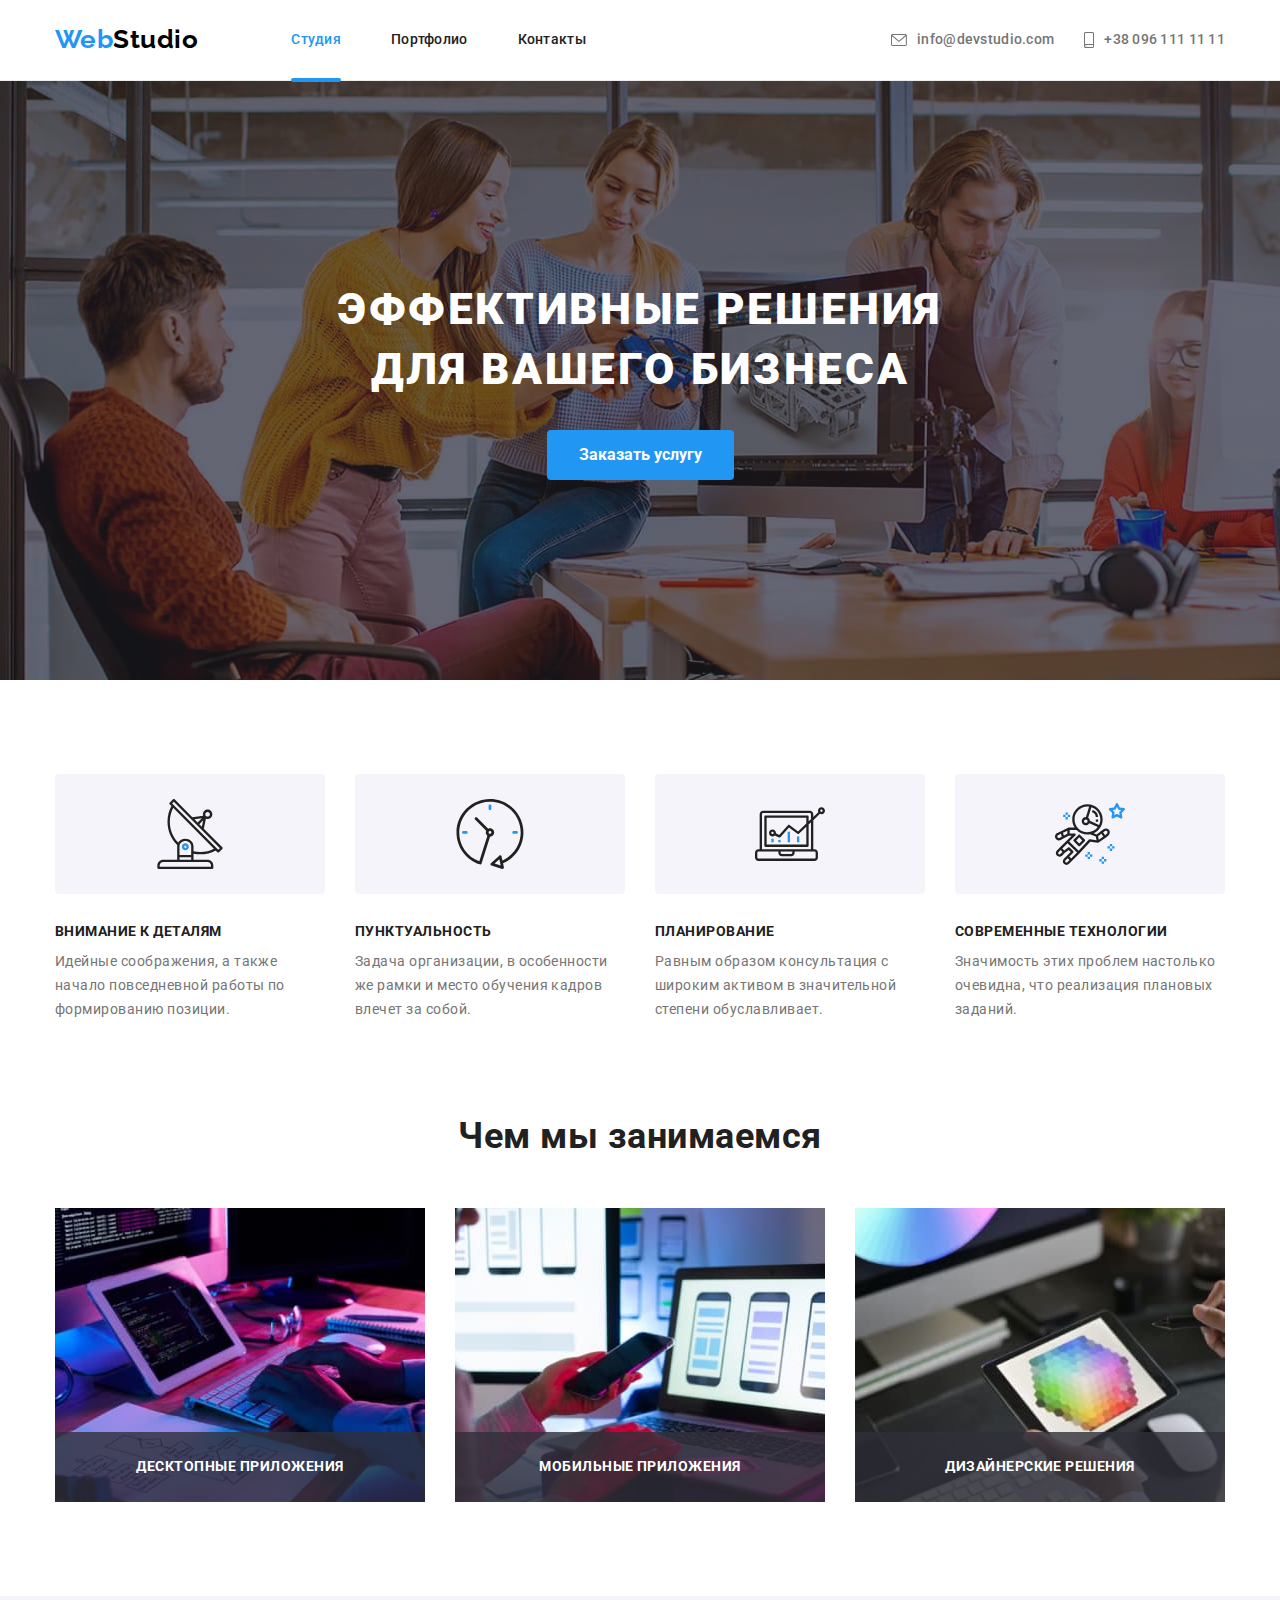
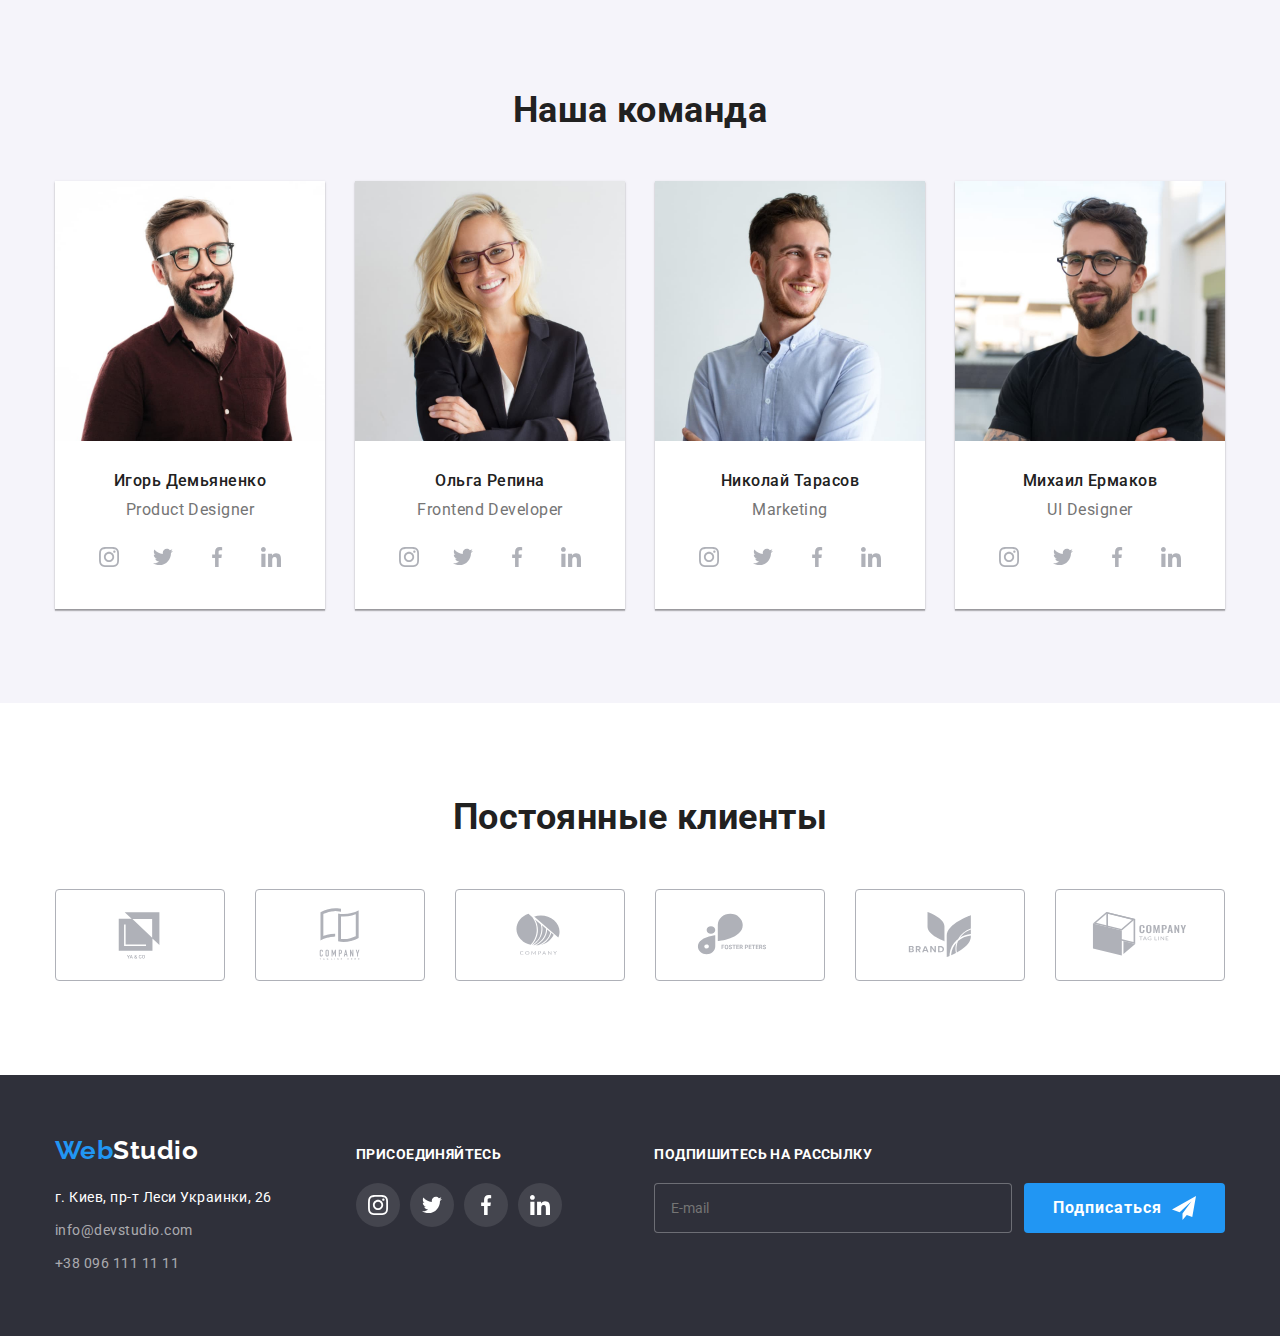
==== index.html @ 2bae6d5c "170822 1327" ====
<!DOCTYPE html>
<html lang="ru">
  <head>
    <meta charset="UTF-8" />
    <meta http-equiv="X-UA-Compatible" content="IE=edge" />
    <meta name="viewport" content="width=device-width, initial-scale=1.0" />
    <title>Web Studio</title>
    <link rel="preconnect" href="https://fonts.googleapis.com" />
    <link rel="preconnect" href="https://fonts.gstatic.com" crossorigin />
    <link
      href="https://fonts.googleapis.com/css2?family=Raleway:wght@700&family=Roboto:wght@400;500;700;900&display=swap"
      rel="stylesheet"
    />
    <link
      rel="stylesheet"
      href="https://cdnjs.cloudflare.com/ajax/libs/modern-normalize/1.1.0/modern-normalize.min.css"
    />
    <link rel="stylesheet" href="./css/styles.css" />
    <link rel="stylesheet" href="./css/main.min.css" />
  </head>
  <body class="page">
    <header class="header">
      <div class="container flex">
        <nav class="nav-section">
          <a class="logo link" href="./" lang="en"
            >Web<span class="logo-black">Studio</span></a
          >
          <ul class="menu-nav list">
            <li class="nav-item">
              <a class="link current" href="./index.html">Студия</a>
            </li>
            <li class="nav-item">
              <a class="link" href="./portfolio.html">Портфолио</a>
            </li>
            <li class="nav-item"><a class="link" href="">Контакты</a></li>
          </ul>
        </nav>
        <ul class="adress-nav list">
          <li class="nav-item">
            <a href="mailto:info@devstudio.com" class="link link-container">
              <svg class="link-icon-mail" width="16" height="12">
                <use href="./img/symbol-defs.svg#icon-envelope"></use>
              </svg>
              <span class="link-text">info@devstudio.com</span></a
            >
          </li>
          <li class="nav-item">
            <a href="tel:+380961111111" class="link link-container">
              <svg class="link-icon-tel" width="10" height="16">
                <use href="./img/symbol-defs.svg#icon-smartphone"></use>
              </svg>
              <span class="link-text">+38 096 111 11 11</span></a
            >
          </li>
        </ul>
      </div>
    </header>
    <main>
      <section class="hero overlay">
        <div class="container">
          <h1 class="hero-title">Эффективные решения для вашего бизнеса</h1>
          <button class="button" type="button" name="service" data-modal-open>
            Заказать услугу
          </button>
        </div>
      </section>
      <section class="section">
        <div class="container">
          <h2 class="section-title feature">Особенности</h2>
          <ul class="feature-list list">
            <li class="feature-item">
              <div class="feature-svg-container">
                <svg class="feature-icon" width="70" height="70">
                  <use href="./img/symbol-defs.svg#icon-antenna"></use>
                </svg>
              </div>
              <h3 class="title">Внимание к деталям</h3>
              <p class="feature-par">
                Идейные соображения, а также начало повседневной работы по
                формированию позиции.
              </p>
            </li>
            <li class="feature-item punkt-item">
              <div class="feature-svg-container">
                <svg class="feature-icon" width="70" height="70">
                  <use href="./img/symbol-defs.svg#icon-clock"></use>
                </svg>
              </div>
              <h3 class="title">Пунктуальность</h3>
              <p class="feature-par">
                Задача организации, в особенности же рамки и место обучения
                кадров влечет за собой.
              </p>
            </li>
            <li class="feature-item plan-item">
              <div class="feature-svg-container">
                <svg class="feature-icon" width="70" height="70">
                  <use href="./img/symbol-defs.svg#icon-diagram"></use>
                </svg>
              </div>
              <h3 class="title">Планирование</h3>
              <p class="feature-par">
                Равным образом консультация с широким активом в значительной
                степени обуславливает.
              </p>
            </li>
            <li class="feature-item tech-item">
              <div class="feature-svg-container">
                <svg class="feature-icon" width="70" height="70">
                  <use href="./img/symbol-defs.svg#icon-astronaut"></use>
                </svg>
              </div>
              <h3 class="title">Современные технологии</h3>
              <p class="feature-par">
                Значимость этих проблем настолько очевидна, что реализация
                плановых заданий.
              </p>
            </li>
          </ul>
        </div>
      </section>
      <section class="section work">
        <div class="container">
          <h2 class="section-title">Чем мы занимаемся</h2>
          <ul class="list">
            <li class="work-img-item">
              <img
                class="img"
                src="./img/img01.jpg"
                alt="печатаем"
                width="370"
                height="294"
              />
              <div class="work-label-container">
                <h3 class="work-label-title">Десктопные приложения</h3>
              </div>
            </li>
            <li class="work-img-item">
              <img
                class="img"
                src="./img/img02.jpg"
                alt="звоним"
                width="370"
                height="294"
              />
              <div class="work-label-container">
                <h3 class="work-label-title">Мобильные приложения</h3>
              </div>
            </li>
            <li class="work-img-item">
              <img
                class="img"
                src="./img/img03.jpg"
                alt="выбираем цвета"
                width="370"
                height="294"
              />
              <div class="work-label-container">
                <h3 class="work-label-title">Дизайнерские решения</h3>
              </div>
            </li>
          </ul>
        </div>
      </section>
      <section class="team-section section">
        <div class="container">
          <h2 class="section-title">Наша команда</h2>
          <ul class="team-list list">
            <li class="team-card">
              <img
                class="img team-photo"
                src="./img/img11.jpg"
                alt="Product Designer"
                width="270"
                height="260"
              />
              <div class="card-sighn">
                <h3 class="title">Игорь Демьяненко</h3>
                <p class="position" lang="en">Product Designer</p>
                <ul class="team-social-list list">
                  <li class="team-social-item">
                    <a class="team-social-link" href="#" aria-label="instagram">
                      <svg class="team-social-icon" width="20" height="20">
                        <use href="./img/symbol-defs.svg#icon-instagram"></use>
                      </svg>
                    </a>
                  </li>
                  <li class="team-social-item">
                    <a class="team-social-link" href="#" aria-label="twitter">
                      <svg class="team-social-icon" width="20" height="20">
                        <use href="./img/symbol-defs.svg#icon-twitter"></use>
                      </svg>
                    </a>
                  </li>
                  <li class="team-social-item">
                    <a class="team-social-link" href="#" aria-label="facebook">
                      <svg class="team-social-icon" width="20" height="20">
                        <use href="./img/symbol-defs.svg#icon-facebook"></use>
                      </svg>
                    </a>
                  </li>
                  <li class="team-social-item">
                    <a class="team-social-link" href="#" aria-label="linkedin">
                      <svg class="team-social-icon" width="20" height="20">
                        <use href="./img/symbol-defs.svg#icon-linkedin"></use>
                      </svg>
                    </a>
                  </li>
                </ul>
              </div>
            </li>
            <li class="team-card">
              <img
                class="img team-photo"
                src="./img/img22.jpg"
                alt="Frontend Developer"
                width="270"
                height="260"
              />
              <div class="card-sighn">
                <h3 class="title">Ольга Репина</h3>
                <p class="position" lang="en">Frontend Developer</p>
                <ul class="team-social-list list">
                  <li class="team-social-item">
                    <a class="team-social-link" href="#" aria-label="instagram">
                      <svg class="team-social-icon" width="20" height="20">
                        <use href="./img/symbol-defs.svg#icon-instagram"></use>
                      </svg>
                    </a>
                  </li>
                  <li class="team-social-item">
                    <a class="team-social-link" href="#" aria-label="twitter">
                      <svg class="team-social-icon" width="20" height="20">
                        <use href="./img/symbol-defs.svg#icon-twitter"></use>
                      </svg>
                    </a>
                  </li>
                  <li class="team-social-item">
                    <a class="team-social-link" href="#" aria-label="facebook">
                      <svg class="team-social-icon" width="20" height="20">
                        <use href="./img/symbol-defs.svg#icon-facebook"></use>
                      </svg>
                    </a>
                  </li>
                  <li class="team-social-item">
                    <a class="team-social-link" href="#" aria-label="linkedin">
                      <svg class="team-social-icon" width="20" height="20">
                        <use href="./img/symbol-defs.svg#icon-linkedin"></use>
                      </svg>
                    </a>
                  </li>
                </ul>
              </div>
            </li>
            <li class="team-card">
              <img
                class="img team-photo"
                src="./img/img33.jpg"
                alt="фото Николай Тарасов"
                width="270"
                height="260"
              />
              <div class="card-sighn">
                <h3 class="title">Николай Тарасов</h3>
                <p class="position" lang="en">Marketing</p>
                <ul class="team-social-list list">
                  <li class="team-social-item">
                    <a class="team-social-link" href="#" aria-label="instagram">
                      <svg class="team-social-icon" width="20" height="20">
                        <use href="./img/symbol-defs.svg#icon-instagram"></use>
                      </svg>
                    </a>
                  </li>
                  <li class="team-social-item">
                    <a class="team-social-link" href="#" aria-label="twitter">
                      <svg class="team-social-icon" width="20" height="20">
                        <use href="./img/symbol-defs.svg#icon-twitter"></use>
                      </svg>
                    </a>
                  </li>
                  <li class="team-social-item">
                    <a class="team-social-link" href="#" aria-label="facebook">
                      <svg class="team-social-icon" width="20" height="20">
                        <use href="./img/symbol-defs.svg#icon-facebook"></use>
                      </svg>
                    </a>
                  </li>
                  <li class="team-social-item">
                    <a class="team-social-link" href="#" aria-label="linkedin">
                      <svg class="team-social-icon" width="20" height="20">
                        <use href="./img/symbol-defs.svg#icon-linkedin"></use>
                      </svg>
                    </a>
                  </li>
                </ul>
              </div>
            </li>
            <li class="team-card">
              <img
                class="img team-photo"
                src="./img/img44.jpg"
                alt="UI Designer"
                width="270"
                height="260"
              />
              <div class="card-sighn">
                <h3 class="title">Михаил Ермаков</h3>
                <p class="position" lang="en">UI Designer</p>
                <ul class="team-social-list list">
                  <li class="team-social-item">
                    <a class="team-social-link" href="#" aria-label="instagram">
                      <svg class="team-social-icon" width="20" height="20">
                        <use href="./img/symbol-defs.svg#icon-instagram"></use>
                      </svg>
                    </a>
                  </li>
                  <li class="team-social-item">
                    <a class="team-social-link" href="#" aria-label="twitter">
                      <svg class="team-social-icon" width="20" height="20">
                        <use href="./img/symbol-defs.svg#icon-twitter"></use>
                      </svg>
                    </a>
                  </li>
                  <li class="team-social-item">
                    <a class="team-social-link" href="#" aria-label="facebook">
                      <svg class="team-social-icon" width="20" height="20">
                        <use href="./img/symbol-defs.svg#icon-facebook"></use>
                      </svg>
                    </a>
                  </li>
                  <li class="team-social-item">
                    <a class="team-social-link" href="#" aria-label="linkedin">
                      <svg class="team-social-icon" width="20" height="20">
                        <use href="./img/symbol-defs.svg#icon-linkedin"></use>
                      </svg>
                    </a>
                  </li>
                </ul>
              </div>
            </li>
          </ul>
        </div>
      </section>
      <section class="section">
        <div class="container">
          <h2 class="section-title">Постоянные клиенты</h2>
          <ul class="clients-list list">
            <li class="client-item">
              <a href="#" class="client-link">
                <svg class="client-icon" width="106" height="60">
                  <use href="./img/symbol-defs.svg#icon-client1"></use>
                </svg>
              </a>
            </li>
            <li class="client-item">
              <a href="#" class="client-link">
                <svg class="client-icon" width="106" height="60">
                  <use href="./img/symbol-defs.svg#icon-client2"></use>
                </svg>
              </a>
            </li>
            <li class="client-item">
              <a href="#" class="client-link">
                <svg class="client-icon" width="106" height="60">
                  <use href="./img/symbol-defs.svg#icon-client3"></use>
                </svg>
              </a>
            </li>
            <li class="client-item">
              <a href="#" class="client-link">
                <svg class="client-icon" width="106" height="60">
                  <use href="./img/symbol-defs.svg#icon-client4"></use>
                </svg>
              </a>
            </li>
            <li class="client-item">
              <a href="#" class="client-link">
                <svg class="client-icon" width="106" height="60">
                  <use href="./img/symbol-defs.svg#icon-client5"></use>
                </svg>
              </a>
            </li>
            <li class="client-item">
              <a href="#" class="client-link">
                <svg class="client-icon" width="106" height="60">
                  <use href="./img/symbol-defs.svg#icon-client6"></use>
                </svg>
              </a>
            </li>
          </ul>
        </div>
      </section>
    </main>
    <footer class="footer">
      <div class="container">
        <div class="logo-adress-container">
          <a class="logo-footer link" href="./" lang="en"
            >Web<span class="logo-white">Studio</span>
          </a>
          <address class="adress">
            <ul class="footer-nav list">
              <li></li>
              <li class="footer-nav-item">
                <a
                  class="adress-text link"
                  href="https://goo.gl/maps/DvVMSBrxsydVWDyE7"
                  target="_blank"
                  rel="noopener noreferrer nofollow"
                  >г. Киев, пр-т Леси Украинки, 26
                </a>
              </li>
              <li class="footer-nav-item">
                <a class="mail-footer link" href="mailto:info@devstudio.com"
                  >info@devstudio.com
                </a>
              </li>
              <li class="footer-nav-item">
                <a class="tel-footer link" href="tel:+380961111111"
                  >+38 096 111 11 11
                </a>
              </li>
            </ul>
          </address>
        </div>
        <div class="footer-cocial-container">
          <p class="connect-text">Присоединяйтесь</p>
          <ul class="footer-social-list list">
            <li class="footer-social-item">
              <a class="footer-social-link" href="#" aria-label="instagram">
                <svg class="footer-social-icon" width="20" height="20">
                  <use href="./img/symbol-defs.svg#icon-instagram"></use>
                </svg>
              </a>
            </li>
            <li class="footer-social-item">
              <a class="footer-social-link" href="#" aria-label="twitter">
                <svg class="footer-social-icon" width="20" height="20">
                  <use href="./img/symbol-defs.svg#icon-twitter"></use>
                </svg>
              </a>
            </li>
            <li class="footer-social-item">
              <a class="footer-social-link" href="#" aria-label="facebook">
                <svg class="footer-social-icon" width="20" height="20">
                  <use href="./img/symbol-defs.svg#icon-facebook"></use>
                </svg>
              </a>
            </li>
            <li class="footer-social-item">
              <a class="footer-social-link" href="#" aria-label="linkedin">
                <svg class="footer-social-icon" width="20" height="20">
                  <use href="./img/symbol-defs.svg#icon-linkedin"></use>
                </svg>
              </a>
            </li>
          </ul>
        </div>
        <div>
          <p class="connect-text">Подпишитесь на рассылку</p>
          <form class="in-btn-cont">
            <input
              class="footer-input"
              type="email"
              name="follow-email"
              id="follow-email"
              placeholder="E-mail"
              required
            />
            <button type="submit" class="footer-sub-btn">
              Подписаться
              <svg class="send-icon" width="24" height="24">
                <use href="./img/symbol-defs.svg#icon-send"></use>
              </svg>
            </button>
          </form>
        </div>
      </div>
    </footer>
    <!-- Модалка -->
    <div class="backdrop is-hidden" data-modal>
      <div class="modal">
        <button class="button" type="button" name="close" data-modal-close>
          <svg class="modal-icon" width="18" height="18">
            <use href="./img/symbol-defs.svg#icon-close"></use>
          </svg>
        </button>
        <p class="form-title">Оставьте свои данные, мы вам перезвоним</p>
        <form class="form-container">
          <ul class="data-list list">
            <li class="data-item">
              <label for="name">
                <span class="label-title">Имя</span>
                <span class="input-wrap">
                  <input
                    class="form-input"
                    type="text"
                    name="name"
                    id="name"
                    placeholder="Джон"
                    required
                  />
                  <svg class="input-icon" width="18" height="18">
                    <use href="./img/symbol-defs.svg#icon-person"></use>
                  </svg>
                </span>
              </label>
            </li>
            <li class="data-item">
              <label class="label-title" for="tel"
                ><span class="label-title">Телефон</span>
                <span class="input-wrap">
                  <input
                    class="form-input"
                    type="tel"
                    name="tel"
                    id="tel"
                    placeholder="+380951112233"
                    value=""
                    pattern="[\+]\d{12}"
                    required
                  />
                  <svg class="input-icon" width="18" height="18">
                    <use href="./img/symbol-defs.svg#icon-phone"></use>
                  </svg>
                </span>
              </label>
            </li>
            <li class="data-item">
              <label class="label-title" for="email"
                ><span class="label-title">Почта</span>
                <span class="input-wrap">
                  <input
                    class="form-input"
                    type="email"
                    name="email"
                    id="email"
                    placeholder="abcdefg@mail.com"
                  />
                  <svg class="input-icon" width="18" height="18">
                    <use href="./img/symbol-defs.svg#icon-email"></use>
                  </svg>
                </span>
              </label>
            </li>
            <li class="textarea-item">
              <label class="label-title" for="coment">Коментарий</label>
              <textarea
                class="form-coment"
                name="coment"
                id="coment"
                placeholder="Введите текст"
              ></textarea>
            </li>
          </ul>
          <div class="checkbox-container">
            <input
              class="checkbox"
              type="checkbox"
              name="check"
              value="agree"
              id="check"
              required
            />
            <label for="check" class="check-label">
              <span class="check-quad">
                <svg class="check-icon" width="16" height="15">
                  <use href="./img/symbol-defs.svg#icon-check"></use>
                </svg>
              </span>
              Соглашаюсь с рассылкой и принимаю
              <a href="#" class="check-link link">Условия договора</a>
            </label>
          </div>
          <button class="button-send" type="submit">Отправить</button>
        </form>
      </div>
    </div>
    <script src="./js/modal.js"></script>
  </body>
</html>
---- css/styles.css ----
*,
*::before,
*::after {
  /* outline: 1px solid rgb(250, 195, 175);
  background-color: rgba(0, 255, 106, 0.1); */
}

:root {
  --primary-text-color: #757575;
  --title-text-color: #212121;
  --accent-color: #2196f3;
  --main-title-text-color: #ffffff;
  --background-color: #ffffff;
  --logo-white-color: #ffffff;
  --logo-black-color: #000000;
  --button-text-color: #ffffff;
  --social-icon-color: #afb1b8;
  --trans: opacity, visibility, scale, background-color, transform, box-shadow,
    color, border-color, border, fill, 250ms cubic-bezier(0.4, 0, 0.2, 1);
}

.section {
  padding: 94px 0;
}

.container {
  width: 1200px;
  padding: 0 15px;
  margin: 0 auto;
}
.page {
  margin: 0;
  background-color: var(--background-color);
  color: var(--primary-text-color);
  font-family: Roboto, sans-serif;
  letter-spacing: 0.03em;
  position: relative;
  padding-top: 80px;
}
.list {
  list-style: none;
  margin: 0;
  padding: 0;
}

.link {
  text-decoration: none;
}
.section-title {
  color: var(--title-text-color);
  text-align: center;
  font-weight: 700;
  font-size: 36px;
  line-height: 1.16;
  margin-top: 0;
  margin-bottom: 50px;
}
.title {
  color: var(--title-text-color);
  margin: 0;
}

h1 h2 h3 h4 {
  margin: 0;
}

img {
  display: block;
  max-width: 100%;
  height: auto;
}
.flex {
  display: flex;
}

/* --------HEADER-------- */

.page .header {
  border-bottom: 1px solid #ececec;
  position: fixed;
  left: 0;
  right: 0;
  top: 0;
  z-index: 1;

  align-items: center;
  background-color: #ffffff;
}

/*    logo */
.logo {
  padding: 24px 0;
  margin-right: 93px;
  color: var(--accent-color);
  font-family: Raleway, sans-serif;
  font-weight: 700;
  font-size: 26px;
  line-height: 1.19;
  display: inline-block;
}
.logo-black {
  color: var(--logo-black-color);
}
.logo-white {
  color: var(--logo-white-color);
}

/* Navigation */
.header {
  border-bottom: 2px;
  border-color: #188ce8;
}
.nav-section {
  display: flex;
  margin-right: auto;
}
.menu-nav {
  display: flex;
}
.menu-nav .nav-item:not(:last-child) {
  margin-right: 50px;
}

.menu-nav .link {
  display: block;
  padding: 32px 0;

  color: var(--title-text-color);
  font-weight: 500;
  font-size: 14px;
  line-height: 1.14;
  letter-spacing: 0.02em;
  transition: var(--trans);
}
.menu-nav .link.current {
  color: var(--accent-color);
  position: relative;
}
.link.current::after {
  content: "";
  width: 100%;
  height: 4px;
  background: var(--accent-color);
  border-radius: 2px;

  position: absolute;
  left: 0;
  bottom: -2px;
}
.menu-nav .link:hover,
.menu-nav .link:focus {
  color: var(--accent-color);
  /* transform: scale(105%); */
}
/* ---------Adress Nav------- */
.adress-nav {
  display: flex;
}

.link-container {
  display: flex;
  align-items: center;
  color: var(--primary-text-color);
  font-weight: 500;
  font-size: 14px;
  line-height: 1.14;
  letter-spacing: 0.02em;
  padding: 32px 0;

  transition: var(--trans);
}

.link-icon-mail {
  fill: currentColor;
  width: 16px;
  height: 12px;
  margin-right: 10px;
}
.link-icon-tel {
  fill: currentColor;
  width: 10px;
  height: 16px;
  margin-right: 10px;
}

.link-text {
  display: block;
  font-size: 14px;
}

.link-container:hover,
.link-container:focus {
  color: var(--accent-color);
}

.nav-item:not(:last-child) {
  margin-right: 30px;
}

/* ---------Hero---------- */
.hero {
  text-align: center;
  padding: 200px 0;
}
.overlay {
  background-color: #c4c4c4;
  background-image: linear-gradient(
      rgba(47, 48, 58, 0.4),
      rgba(47, 48, 58, 0.4)
    ),
    url(../img/bg-img.jpg);
  background-repeat: no-repeat;
  background-size: cover;
  background-position: left top /* 80px */;
  margin-left: auto;
  margin-right: auto;
  max-width: 1600px;
  height: 600px;
}
.hero .container {
  width: 696px;
}
.hero-title {
  color: var(--main-title-text-color);
  display: inline-block;
  margin-top: 0;
  margin-bottom: 30px;
  font-weight: 900;
  font-size: 44px;
  line-height: 1.36;
  letter-spacing: 0.06em;
  text-transform: uppercase;
}
.portfolio-title {
  position: absolute;
  white-space: nowrap;
  width: 1px;
  height: 1px;
  overflow: hidden;
  border: 0;
  padding: 0;
  clip: rect(0 0 0 0);
  clip-path: inset(50%);
  margin: -1px;
}
/* Hero Button */
.hero .button {
  color: var(--button-text-color);
  background-color: var(--accent-color);
  cursor: pointer;
  font-family: inherit;
  font-weight: 700;
  font-size: 16px;
  line-height: 1.88;
  padding: 10px 32px;
  border: 0;
  border-radius: 4px;
  transition: var(--trans);
}
.hero .button:hover,
.hero .button:focus {
  color: var(--button-text-color);
  background-color: #188ce8;
  transform: scale(105%);
  box-shadow: 0px 4px 4px rgba(0, 0, 0, 0.15);
}

/* --------Filter Button-------- */
.filter-list {
  display: flex;
  justify-content: center;
  margin-bottom: 50px;
}
.filter-item:not(:last-child) {
  margin-right: 8px;
}

.filter-list .button {
  color: var(--title-text-color);
  background-color: #f5f4fa;
  cursor: pointer;
  font-family: inherit;
  font-weight: 500;
  font-size: 16px;
  line-height: 1.62;
  padding: 6px 24px;
  border: 0;
  border-radius: 4px;
  transition: var(--trans);
}

.filter-list .button:hover,
.filter-list .button:focus {
  color: var(--button-text-color);
  background-color: var(--accent-color);
  transform: scale(105%);

  box-shadow: 0px 3px 1px rgba(0, 0, 0, 0.1), 0px 1px 2px rgba(0, 0, 0, 0.08),
    0px 2px 2px rgba(0, 0, 0, 0.12);
}
.button.button-all {
  color: var(--button-text-color);
  background-color: var(--accent-color);
}

/* --------features-------- */

/* Hidden Title H2 */
.section-title.feature {
  position: absolute;
  white-space: nowrap;
  width: 1px;
  height: 1px;
  overflow: hidden;
  border: 0;
  padding: 0;
  clip: rect(0 0 0 0);
  clip-path: inset(50%);
  margin: -1px;
}

.feature-list {
  display: flex;
}
.feature-item {
  margin: 0 30px 0 0;
}
.feature-item:last-child {
  margin-right: 0;
}
.feature-svg-container {
  display: flex;
  justify-content: center;
  align-items: center;
  background: #f5f4fa;
  border-radius: 4px;
  width: 270px;
  height: 120px;
  /* padding: 25px 100px; */
  margin-bottom: 30px;
}
.feature-icon {
  display: block;
}
.feature-list .title {
  font-weight: 700;
  font-size: 14px;
  line-height: 1.14;
  text-transform: uppercase;
  margin-bottom: 10px;
}
.feature-list .feature-par {
  width: 270px;
  font-size: 14px;
  line-height: 1.71;
  display: inline-block;
  margin: 0;
}

/* --------Work-------- */
.work {
  padding-top: 0;
  padding-bottom: 94px;
}
.work .list {
  display: flex;
}
.work-img-item {
  margin-right: 30px;
  position: relative;
}
.work-img-item:last-child {
  margin-right: 0;
}
.work-label-container {
  position: absolute;
  justify-content: center;
  align-items: center;
  bottom: 0;
  display: flex;

  width: 370px;
  height: 70px;

  background-color: rgba(47, 48, 58, 0.8);
}
.work-label-title {
  color: #ffffff;
  margin: 0;
  font-weight: 700;
  font-size: 14px;
  line-height: 1.14;
  text-transform: uppercase;
}
/* --------Our Team-------- */
.team-section {
  background: #f5f4fa;
}

.team-list {
  display: flex;
}

.team-list .title {
  text-align: center;
  font-weight: 500;
  font-size: 16px;
  line-height: 1.19;
  margin-bottom: 10px;
}
.team-list .position {
  text-align: center;
  font-size: 16px;
  line-height: 1.19;
  margin-top: 0;
  margin-bottom: 16px;
}
.team-card {
  background-color: var(--background-color);
  margin-right: 30px;

  box-shadow: 0px 1px 3px rgba(0, 0, 0, 0.12), 0px 1px 1px rgba(0, 0, 0, 0.14),
    0px 2px 1px rgba(0, 0, 0, 0.2);
}
.team-card:last-child {
  margin-right: 0;
}

.card-sighn {
  padding: 30px 32px;
}
/* --------SOCIAL-------- */
.team-social-list {
  width: 206px;
  height: 44px;
  display: flex;
}

.team-social-item:not(:last-child) {
  margin-right: 10px;
}

.team-social-link {
  display: flex;
  justify-content: center;
  align-items: center;
  background-color: var(--background-color);
  color: var(--social-icon-color);
  width: 44px;
  height: 44px;
  border-radius: 50%;
  transition: var(--trans);
}

.team-social-icon {
  width: 20px;
  height: 20px;
  fill: currentColor;
}
.team-social-link:hover,
.team-social-link:focus {
  background-color: var(--accent-color);
  color: var(--button-text-color);
}

/* -------CLIENTS------- */
.clients-list {
  display: flex;
}

.client-item:not(:last-child) {
  margin-right: 30px;
}
.client-link {
  width: 170px;
  height: 92px;
  display: flex;
  justify-content: center;
  align-items: center;
  border: var(--social-icon-color) solid 1px;
  border-radius: 4px;
  color: var(--social-icon-color);
  transition: var(--trans);
}
.client-icon {
  fill: currentColor;
}
.client-link:hover,
.client-link:focus {
  border: var(--accent-color) solid 1px;
  color: var(--accent-color);
  transform: scale(105%);
}
.client-icon:hover,
.client-icon:focus {
  fill: currentColor;
}

/* -------GALERY-------- */

.prewiew-card-list {
  display: flex;
  flex-wrap: wrap;
}
.prewiew-card-list .list-item {
  width: 370px;
  margin-top: 30px;
  margin-right: 30px;
}
.prewiew-card-link {
  display: block;
  color: inherit;
  transition: var(--trans);
}

.prewiew-card-link:hover,
.prewiew-card-link:focus {
  box-shadow: 0px 1px 1px rgba(0, 0, 0, 0.12), 0px 4px 4px rgba(0, 0, 0, 0.06),
    1px 4px 6px rgba(0, 0, 0, 0.16);
}
.prewiew-card-list .list-item:nth-child(3n) {
  margin-right: 0;
}
.prewiew-card-list .list-item:nth-child(-n + 3) {
  margin-top: 0;
}
.prewiew-box {
  position: relative;
  overflow: hidden;
}
.prewiew-overlay {
  background-color: rgba(33, 150, 243, 0.9);
  width: 100%;
  height: 100%;

  display: flex;
  align-items: center;
  justify-content: center;

  position: absolute;
  left: 0;
  top: 0;
  transform: translateY(101%);
  transition: var(--trans);
}

.prewiew-card-link:hover .prewiew-overlay,
.prewiew-card-link:focus .prewiew-overlay {
  transform: translateY(0);
}

.prewiew-overlay p {
  color: var(--button-text-color);
  font-size: 18px;
  line-height: 1.56;
  width: 322px;
  height: 168px;
  margin: 0;
}

.prewiew-card-sighn {
  background-color: #fff;
  padding: 20px 24px;
  border: 1px solid #eeeeee;
  border-top: 0;
  position: relative;
}
.prewiew-work-title {
  font-weight: 700;
  font-size: 18px;
  line-height: 2;
  letter-spacing: 0.06em;
  margin-bottom: 4px;
}
.prewiew-work-type {
  font-size: 16px;
  line-height: 1.88;
  margin-top: 0;
  margin-bottom: 0;
}

/* --------footer-------- */
.footer {
  background-color: #2f303a;
  font-size: 14px;
  line-height: 1.71;
  padding-top: 60px;
  padding-bottom: 60px;
}
.logo-adress-container {
  width: 231px;
  margin-right: 70px;
}
.footer .container {
  display: flex;
  align-items: baseline;
}
.logo-footer {
  color: var(--accent-color);
  font-family: Raleway, sans-serif;
  font-weight: 700;
  font-size: 26px;
  line-height: 1.19;
  display: inline-block;
  margin-bottom: 20px;
}
.adress-text {
  color: #ffffff;
}
.mail-footer,
.tel-footer {
  color: rgba(255, 255, 255, 0.6);
}
.list-item .title {
  color: var(--title-text-color);
}
.footer-nav .link {
  transition: var(--trans);
}

.footer-nav .link:hover,
.footer-nav .link:focus {
  color: var(--accent-color);
}
.adress-text,
.mail-footer,
.tel-footer {
  display: block;
}

.footer-nav {
  display: flex;
  flex-direction: column;
  width: 231px;
}
.footer-nav-item:not(:last-child) {
  margin-bottom: 9px;
}
.adress {
  font-style: normal;
}
/* --------FOOTER SOCIAL-------- */
.footer-cocial-container {
  margin-right: auto;
}

.connect-text {
  display: block;
  margin: 0 0 20px 0;
  font-weight: 700;
  font-size: 14px;
  line-height: 1.14;
  letter-spacing: 0.03em;
  text-transform: uppercase;
  color: var(--main-title-text-color);
}
.footer-social-list {
  width: 206px;
  height: 44px;
  margin-left: auto;
  margin-right: auto;
  display: flex;
}
.footer-social-item:not(:last-child) {
  margin-right: 10px;
}

.footer-social-link {
  display: flex;
  justify-content: center;
  align-items: center;
  background: rgba(255, 255, 255, 0.1);
  color: var(--button-text-color);
  width: 44px;
  height: 44px;
  cursor: pointer;
  border-radius: 50%;
  transition: background-color, 250ms cubic-bezier(0.4, 0, 0.2, 1);
}
.footer-social-icon {
  width: 20px;
  height: 20px;
  fill: currentColor;
}
.footer-social-link:hover,
.footer-social-iink:focus {
  background-color: var(--accent-color);
}

/* --------- FOOTER FORM --------- */
.in-btn-cont {
  display: flex;
}

.footer-input {
  width: 358px;
  height: 50px;
  padding: 0 16px;
  margin-right: 12px;
  background: #2f303a;
  color: var(--button-text-color);
  outline: none;
  border: 1px solid rgba(255, 255, 255, 0.3);
  /* filter: drop-shadow(0px 4px 4px rgba(0, 0, 0, 0.15)); */
  border-radius: 4px;
  transition: var(--trans);
}

.footer-input:focus {
  border: 1px solid var(--accent-color);
}

.footer-sub-btn {
  display: flex;
  align-items: center;
  justify-content: center;

  color: var(--button-text-color);
  background-color: var(--accent-color);
  cursor: pointer;

  font-weight: 700;
  font-size: 16px;
  line-height: 1.88;
  letter-spacing: 0.06em;

  padding: 10px 29px;
  border: 0;
  border-radius: 4px;
  transition: var(--trans);
}

.send-icon {
  margin-left: 10px;
}

.footer-sub-btn:hover,
.footer-sub-btn:focus {
  color: var(--button-text-color);
  background-color: #188ce8;
  transform: scale(101%);
  box-shadow: 0px 4px 4px rgba(0, 0, 0, 0.15);
}

/* --------модалка-------- */

.backdrop {
  position: fixed;
  top: 0;
  left: 0;
  width: 100%;
  height: 100%;
  z-index: 1;
  transition: var(--trans);

  background-color: rgba(0, 0, 0, 0.2);
}

.backdrop.is-hidden {
  opacity: 0;
  visibility: 0;
  pointer-events: none;
}
.backdrop.is-hidden .modal {
  transform: translate(-50%, -70%) scale(0);
}

.modal {
  position: absolute;
  top: 50%;
  left: 50%;
  transform: translate(-50%, -50%) scale(1);
  transition: var(--trans);

  padding: 40px;
  width: 528px;
  height: 581px;

  background-color: var(--background-color);

  box-shadow: 0px 1px 3px rgba(0, 0, 0, 0.12), 0px 1px 1px rgba(0, 0, 0, 0.14),
    0px 2px 1px rgba(0, 0, 0, 0.2);
  border-radius: 4px;
}

.modal .button {
  position: absolute;
  top: 8px;
  right: 8px;

  display: flex;
  justify-content: center;
  align-items: center;
  padding: 0;
  margin: 0;
  width: 30px;
  height: 30px;

  border-radius: 50%;
  border: 1px solid rgba(0, 0, 0, 0.1);
  background-color: var(--background-color);
}

.modal-icon {
  width: 18px;
  height: 18px;
  transition: var(--trans);
}

.modal .button:hover .modal-icon,
.modal .button:focus .modal-icon {
  fill: var(--accent-color);
}
/* -------Форма модалки-------- */

.form-container {
  display: flex;
  flex-direction: column;
}

.data-item {
  margin-bottom: 10px;
  width: 100%;
}
.textarea-item {
  margin-bottom: 20px;
}

.form-title {
  margin: 0 0 12px 0;
  text-align: center;

  font-weight: 700;
  font-size: 20px;
  line-height: 1.15;

  color: #212121;
}

.label-title {
  display: block;
  margin: 0 0 4px 0;
  font-size: 12px;
  line-height: 1.17;
  letter-spacing: 0.01em;
}
.input-wrap {
  position: relative;
}
.form-input {
  padding: 0 12px 0 42px;
  width: 100%;
  height: 40px;
  font-size: 12px;
  color: var(--title-text-color);
  border: 1px solid rgba(33, 33, 33, 0.2);
  border-radius: 4px;
  transition: var(--trans);
}

.form-input::placeholder {
  font-size: 12px;
  line-height: 1.17;
  letter-spacing: 0.01em;
  color: rgba(117, 117, 117, 0.5);
}

.form-input:not(:focus):not(:placeholder-shown):valid {
  background-color: rgba(0, 255, 0, 0.1);
}
.form-input:not(:focus):not(:placeholder-shown):invalid {
  background-color: rgba(255, 0, 0, 0.1);
}

.input-icon {
  position: absolute;
  top: 50%;
  left: 12px;
  transform: translateY(-50%);
  fill: var(--title-text-color);
  transition: var(--trans);
}
.form-input:focus {
  border-color: var(--accent-color);
  outline: none;
}
.form-input:focus + .input-icon {
  fill: var(--accent-color);
}

.form-coment {
  width: 100%;
  height: 120px;
  padding: 12px 16px;
  color: var(--title-text-color);
  font-size: 12px;
  border: 1px solid rgba(33, 33, 33, 0.2);
  border-radius: 4px;
  resize: none;
  transition: var(--trans);
}

.form-coment::placeholder {
  font-size: 12px;
  line-height: 1.17;
  letter-spacing: 0.01em;

  color: rgba(117, 117, 117, 0.5);
}
.form-coment:focus {
  border-color: var(--accent-color);
  outline: none;
}

.checkbox-container {
  display: flex;
  justify-content: center;
  margin-bottom: 30px;
  font-size: 14px;
  line-height: 1.71;
}
/* --------- Спрятаньій чекбокс--------- */
.checkbox {
  position: absolute;
  white-space: nowrap;
  width: 1px;
  height: 1px;
  overflow: hidden;
  border: 0;
  padding: 0;
  clip: rect(0 0 0 0);
  clip-path: inset(50%);
  margin: -1px;
}
/* --- */

.check-label {
  display: flex;
  align-items: center;
}

.check-quad {
  display: flex;
  align-items: center;
  justify-content: center;
  width: 16px;
  height: 15px;
  border: 2px solid var(--title-text-color);
  border-radius: 2px;
  margin-right: 7px;
  transition: var(--trans);
}

.check-icon {
  fill: var(--button-text-color);
}

.checkbox:checked + .check-label .check-quad {
  background-color: var(--accent-color);
  border-color: transparent;
}

.checkbox:focus + .check-label .check-quad {
  border: 2px solid var(--accent-color);
}

.check-link {
  position: relative;
  color: var(--accent-color);
  margin-left: 5px;
}

.check-link.link::after {
  position: absolute;
  left: 0;
  bottom: 5px;
  content: "";
  width: 100%;
  height: 1px;
  background: var(--accent-color);
}

.button-send {
  width: 200px;

  font-weight: 700;
  font-size: 16px;
  line-height: 1.88;

  margin: 0 auto;
  padding: 10px 55px;
  border: 0;
  color: var(--button-text-color);
  background-color: var(--accent-color);

  box-shadow: 0px 4px 4px rgba(0, 0, 0, 0.15);
  border-radius: 4px;
  cursor: pointer;
  transition: var(--trans);
}

.button-send:hover,
.button-send:focus {
  background-color: #188ce8;
  transform: scale(101%);
}
---- css/main.min.css ----
/*# sourceMappingURL=main.min.css.map */
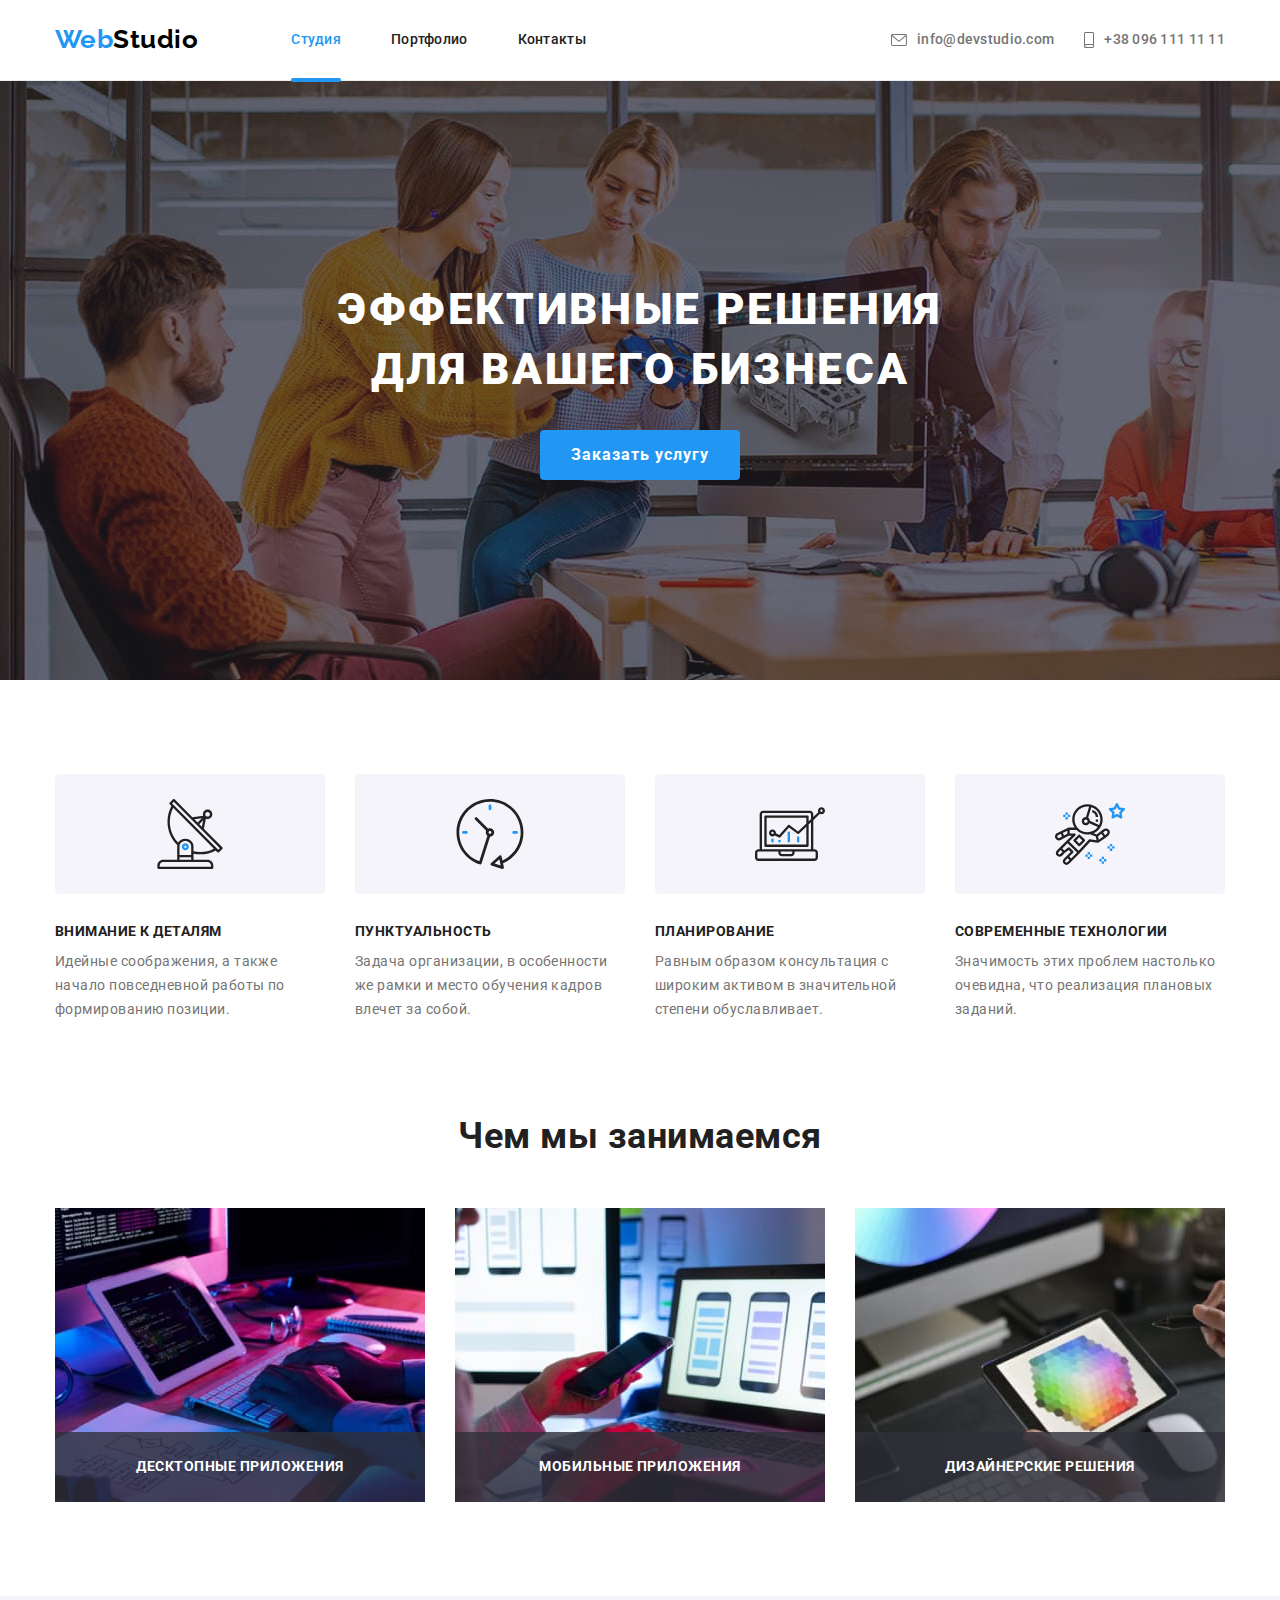
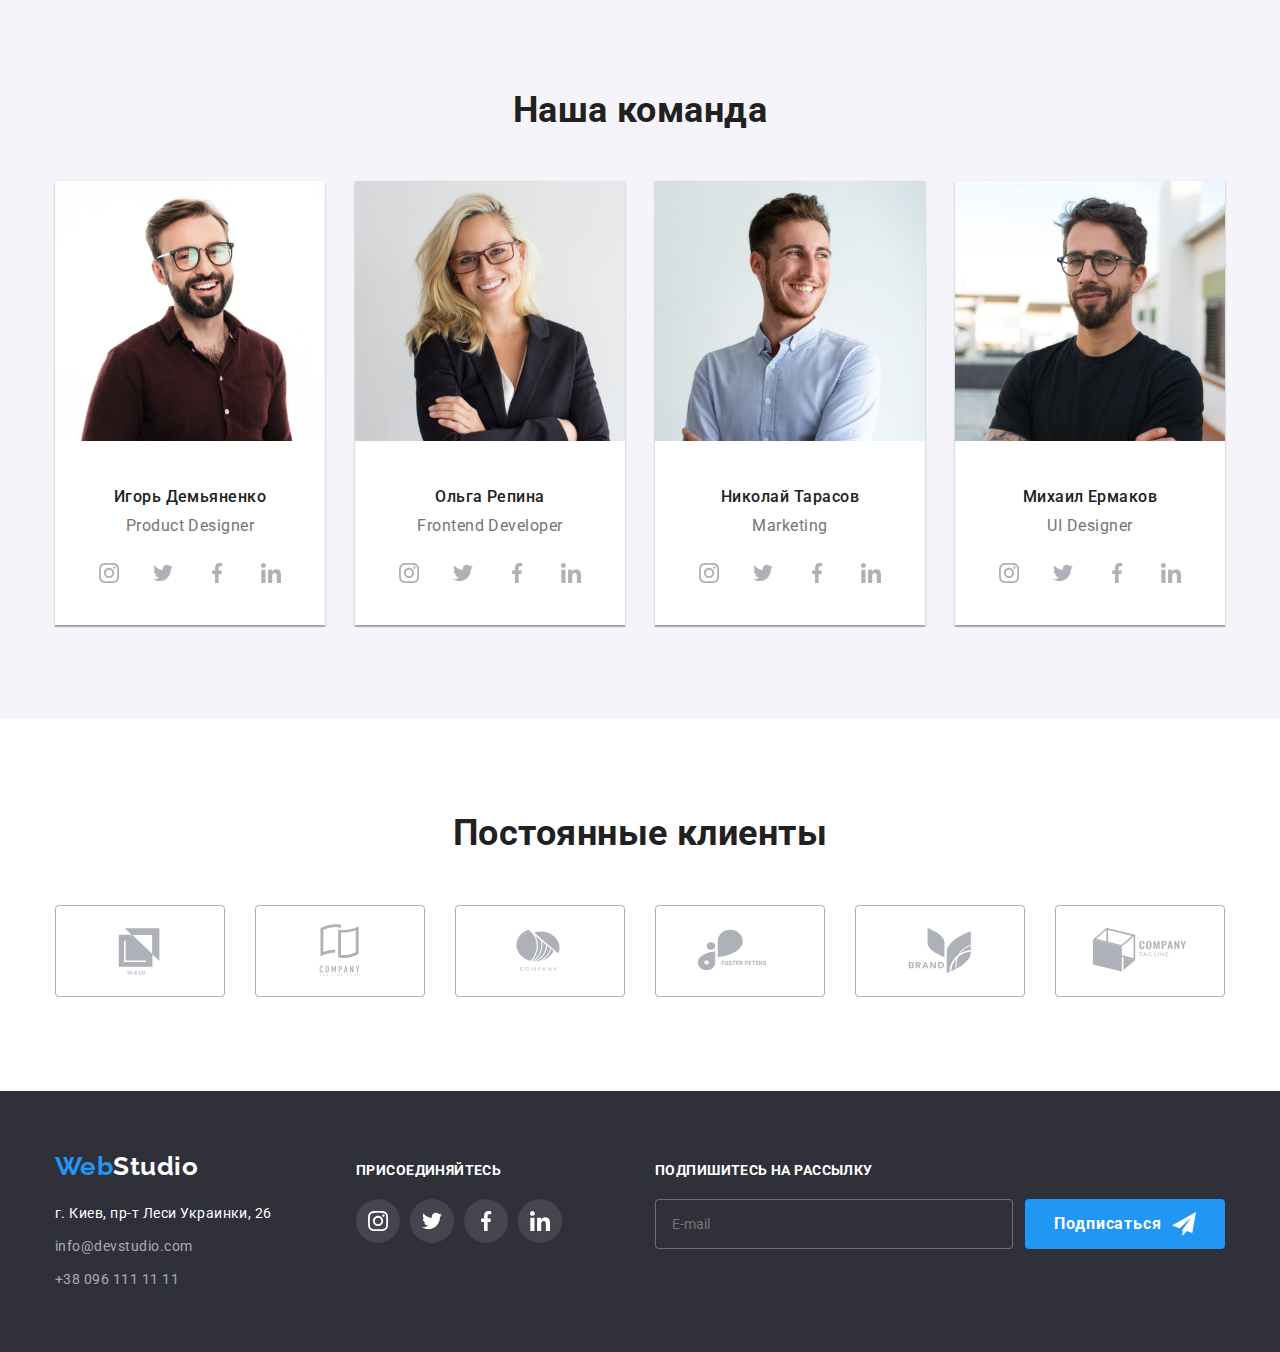
==== commit e18664b4: "190822 1701" ====
--- a/index.html
+++ b/index.html
@@ -11,54 +11,56 @@
       href="https://fonts.googleapis.com/css2?family=Raleway:wght@700&family=Roboto:wght@400;500;700;900&display=swap"
       rel="stylesheet"
     />
-    <link
+    <!-- <link
       rel="stylesheet"
       href="https://cdnjs.cloudflare.com/ajax/libs/modern-normalize/1.1.0/modern-normalize.min.css"
-    />
-    <link rel="stylesheet" href="./css/styles.css" />
+    /> -->
+    <!-- <link rel="stylesheet" href="./css/styles.css" /> -->
     <link rel="stylesheet" href="./css/main.min.css" />
   </head>
   <body class="page">
     <header class="header">
       <div class="container flex">
-        <nav class="nav-section">
-          <a class="logo link" href="./" lang="en"
-            >Web<span class="logo-black">Studio</span></a
+        <nav class="nav__section">
+          <a class="logo header-logo__indents" href="./" lang="en"
+            >Web<span class="header-logo__second-word">Studio</span></a
           >
-          <ul class="menu-nav list">
-            <li class="nav-item">
-              <a class="link current" href="./index.html">Студия</a>
-            </li>
-            <li class="nav-item">
-              <a class="link" href="./portfolio.html">Портфолио</a>
-            </li>
-            <li class="nav-item"><a class="link" href="">Контакты</a></li>
+          <ul class="nav__list">
+            <li class="nav__item">
+              <a class="nav__link nav__current" href="./index.html">Студия</a>
+            </li>
+            <li class="nav__item">
+              <a class="nav__link" href="./portfolio.html">Портфолио</a>
+            </li>
+            <li class="nav__item">
+              <a class="nav__link" href="">Контакты</a>
+            </li>
           </ul>
         </nav>
-        <ul class="adress-nav list">
-          <li class="nav-item">
-            <a href="mailto:info@devstudio.com" class="link link-container">
-              <svg class="link-icon-mail" width="16" height="12">
+        <ul class="contact-list">
+          <li class="contact-item">
+            <a href="mailto:info@devstudio.com" class="contact__link">
+              <svg class="contact__link-icon" width="16" height="12">
                 <use href="./img/symbol-defs.svg#icon-envelope"></use>
               </svg>
-              <span class="link-text">info@devstudio.com</span></a
+              <span class="contact__link-text">info@devstudio.com</span></a
             >
           </li>
-          <li class="nav-item">
-            <a href="tel:+380961111111" class="link link-container">
-              <svg class="link-icon-tel" width="10" height="16">
+          <li class="contact-item">
+            <a href="tel:+380961111111" class="contact__link">
+              <svg class="contact__link-icon" width="10" height="16">
                 <use href="./img/symbol-defs.svg#icon-smartphone"></use>
               </svg>
-              <span class="link-text">+38 096 111 11 11</span></a
+              <span class="contact__link-text">+38 096 111 11 11</span></a
             >
           </li>
         </ul>
       </div>
     </header>
     <main>
-      <section class="hero overlay">
-        <div class="container">
-          <h1 class="hero-title">Эффективные решения для вашего бизнеса</h1>
+      <section class="hero">
+        <div class="hero__container container">
+          <h1 class="hero__title">Эффективные решения для вашего бизнеса</h1>
           <button class="button" type="button" name="service" data-modal-open>
             Заказать услугу
           </button>
@@ -66,52 +68,52 @@
       </section>
       <section class="section">
         <div class="container">
-          <h2 class="section-title feature">Особенности</h2>
-          <ul class="feature-list list">
-            <li class="feature-item">
-              <div class="feature-svg-container">
-                <svg class="feature-icon" width="70" height="70">
+          <h2 class="hidden">Особенности</h2>
+          <ul class="feature__list">
+            <li class="feature__item">
+              <div class="feature__bg-img-container">
+                <svg class="feature__icon" width="70" height="70">
                   <use href="./img/symbol-defs.svg#icon-antenna"></use>
                 </svg>
               </div>
-              <h3 class="title">Внимание к деталям</h3>
-              <p class="feature-par">
+              <h3 class="feature__title">Внимание к деталям</h3>
+              <p class="feature__text">
                 Идейные соображения, а также начало повседневной работы по
                 формированию позиции.
               </p>
             </li>
-            <li class="feature-item punkt-item">
-              <div class="feature-svg-container">
-                <svg class="feature-icon" width="70" height="70">
+            <li class="feature__item">
+              <div class="feature__bg-img-container">
+                <svg class="feature__icon" width="70" height="70">
                   <use href="./img/symbol-defs.svg#icon-clock"></use>
                 </svg>
               </div>
-              <h3 class="title">Пунктуальность</h3>
-              <p class="feature-par">
+              <h3 class="feature__title">Пунктуальность</h3>
+              <p class="feature__text">
                 Задача организации, в особенности же рамки и место обучения
                 кадров влечет за собой.
               </p>
             </li>
-            <li class="feature-item plan-item">
-              <div class="feature-svg-container">
-                <svg class="feature-icon" width="70" height="70">
+            <li class="feature__item">
+              <div class="feature__bg-img-container">
+                <svg class="feature__icon" width="70" height="70">
                   <use href="./img/symbol-defs.svg#icon-diagram"></use>
                 </svg>
               </div>
-              <h3 class="title">Планирование</h3>
-              <p class="feature-par">
+              <h3 class="feature__title">Планирование</h3>
+              <p class="feature__text">
                 Равным образом консультация с широким активом в значительной
                 степени обуславливает.
               </p>
             </li>
-            <li class="feature-item tech-item">
-              <div class="feature-svg-container">
-                <svg class="feature-icon" width="70" height="70">
+            <li class="feature__item">
+              <div class="feature__bg-img-container">
+                <svg class="feature__icon" width="70" height="70">
                   <use href="./img/symbol-defs.svg#icon-astronaut"></use>
                 </svg>
               </div>
-              <h3 class="title">Современные технологии</h3>
-              <p class="feature-par">
+              <h3 class="feature__title">Современные технологии</h3>
+              <p class="feature__text">
                 Значимость этих проблем настолько очевидна, что реализация
                 плановых заданий.
               </p>
@@ -122,8 +124,8 @@
       <section class="section work">
         <div class="container">
           <h2 class="section-title">Чем мы занимаемся</h2>
-          <ul class="list">
-            <li class="work-img-item">
+          <ul class="work__list">
+            <li class="work__item">
               <img
                 class="img"
                 src="./img/img01.jpg"
@@ -131,11 +133,11 @@
                 width="370"
                 height="294"
               />
-              <div class="work-label-container">
-                <h3 class="work-label-title">Десктопные приложения</h3>
-              </div>
-            </li>
-            <li class="work-img-item">
+              <div class="work__label-container">
+                <h3 class="work__label-title">Десктопные приложения</h3>
+              </div>
+            </li>
+            <li class="work__item">
               <img
                 class="img"
                 src="./img/img02.jpg"
@@ -143,11 +145,11 @@
                 width="370"
                 height="294"
               />
-              <div class="work-label-container">
-                <h3 class="work-label-title">Мобильные приложения</h3>
-              </div>
-            </li>
-            <li class="work-img-item">
+              <div class="work__label-container">
+                <h3 class="work__label-title">Мобильные приложения</h3>
+              </div>
+            </li>
+            <li class="work__item">
               <img
                 class="img"
                 src="./img/img03.jpg"
@@ -155,18 +157,18 @@
                 width="370"
                 height="294"
               />
-              <div class="work-label-container">
-                <h3 class="work-label-title">Дизайнерские решения</h3>
+              <div class="work__label-container">
+                <h3 class="work__label-title">Дизайнерские решения</h3>
               </div>
             </li>
           </ul>
         </div>
       </section>
-      <section class="team-section section">
+      <section class="team__section section">
         <div class="container">
           <h2 class="section-title">Наша команда</h2>
-          <ul class="team-list list">
-            <li class="team-card">
+          <ul class="team__list">
+            <li class="team__card">
               <img
                 class="img team-photo"
                 src="./img/img11.jpg"
@@ -174,33 +176,37 @@
                 width="270"
                 height="260"
               />
-              <div class="card-sighn">
-                <h3 class="title">Игорь Демьяненко</h3>
-                <p class="position" lang="en">Product Designer</p>
-                <ul class="team-social-list list">
-                  <li class="team-social-item">
-                    <a class="team-social-link" href="#" aria-label="instagram">
+              <div class="card__sighn">
+                <h3 class="team__name title">Игорь Демьяненко</h3>
+                <p class="team__position" lang="en">Product Designer</p>
+                <ul class="team-social__list">
+                  <li class="team-social__item">
+                    <a
+                      class="team-social__link"
+                      href="#"
+                      aria-label="instagram"
+                    >
                       <svg class="team-social-icon" width="20" height="20">
                         <use href="./img/symbol-defs.svg#icon-instagram"></use>
                       </svg>
                     </a>
                   </li>
-                  <li class="team-social-item">
-                    <a class="team-social-link" href="#" aria-label="twitter">
+                  <li class="team-social__item">
+                    <a class="team-social__link" href="#" aria-label="twitter">
                       <svg class="team-social-icon" width="20" height="20">
                         <use href="./img/symbol-defs.svg#icon-twitter"></use>
                       </svg>
                     </a>
                   </li>
-                  <li class="team-social-item">
-                    <a class="team-social-link" href="#" aria-label="facebook">
+                  <li class="team-social__item">
+                    <a class="team-social__link" href="#" aria-label="facebook">
                       <svg class="team-social-icon" width="20" height="20">
                         <use href="./img/symbol-defs.svg#icon-facebook"></use>
                       </svg>
                     </a>
                   </li>
-                  <li class="team-social-item">
-                    <a class="team-social-link" href="#" aria-label="linkedin">
+                  <li class="team-social__item">
+                    <a class="team-social__link" href="#" aria-label="linkedin">
                       <svg class="team-social-icon" width="20" height="20">
                         <use href="./img/symbol-defs.svg#icon-linkedin"></use>
                       </svg>
@@ -209,7 +215,7 @@
                 </ul>
               </div>
             </li>
-            <li class="team-card">
+            <li class="team__card">
               <img
                 class="img team-photo"
                 src="./img/img22.jpg"
@@ -217,33 +223,37 @@
                 width="270"
                 height="260"
               />
-              <div class="card-sighn">
-                <h3 class="title">Ольга Репина</h3>
-                <p class="position" lang="en">Frontend Developer</p>
-                <ul class="team-social-list list">
-                  <li class="team-social-item">
-                    <a class="team-social-link" href="#" aria-label="instagram">
+              <div class="card__sighn">
+                <h3 class="team__name title">Ольга Репина</h3>
+                <p class="team__position" lang="en">Frontend Developer</p>
+                <ul class="team-social__list">
+                  <li class="team-social__item">
+                    <a
+                      class="team-social__link"
+                      href="#"
+                      aria-label="instagram"
+                    >
                       <svg class="team-social-icon" width="20" height="20">
                         <use href="./img/symbol-defs.svg#icon-instagram"></use>
                       </svg>
                     </a>
                   </li>
-                  <li class="team-social-item">
-                    <a class="team-social-link" href="#" aria-label="twitter">
+                  <li class="team-social__item">
+                    <a class="team-social__link" href="#" aria-label="twitter">
                       <svg class="team-social-icon" width="20" height="20">
                         <use href="./img/symbol-defs.svg#icon-twitter"></use>
                       </svg>
                     </a>
                   </li>
-                  <li class="team-social-item">
-                    <a class="team-social-link" href="#" aria-label="facebook">
+                  <li class="team-social__item">
+                    <a class="team-social__link" href="#" aria-label="facebook">
                       <svg class="team-social-icon" width="20" height="20">
                         <use href="./img/symbol-defs.svg#icon-facebook"></use>
                       </svg>
                     </a>
                   </li>
-                  <li class="team-social-item">
-                    <a class="team-social-link" href="#" aria-label="linkedin">
+                  <li class="team-social__item">
+                    <a class="team-social__link" href="#" aria-label="linkedin">
                       <svg class="team-social-icon" width="20" height="20">
                         <use href="./img/symbol-defs.svg#icon-linkedin"></use>
                       </svg>
@@ -252,7 +262,7 @@
                 </ul>
               </div>
             </li>
-            <li class="team-card">
+            <li class="team__card">
               <img
                 class="img team-photo"
                 src="./img/img33.jpg"
@@ -260,33 +270,37 @@
                 width="270"
                 height="260"
               />
-              <div class="card-sighn">
-                <h3 class="title">Николай Тарасов</h3>
-                <p class="position" lang="en">Marketing</p>
-                <ul class="team-social-list list">
-                  <li class="team-social-item">
-                    <a class="team-social-link" href="#" aria-label="instagram">
+              <div class="card__sighn">
+                <h3 class="team__name title">Николай Тарасов</h3>
+                <p class="team__position" lang="en">Marketing</p>
+                <ul class="team-social__list">
+                  <li class="team-social__item">
+                    <a
+                      class="team-social__link"
+                      href="#"
+                      aria-label="instagram"
+                    >
                       <svg class="team-social-icon" width="20" height="20">
                         <use href="./img/symbol-defs.svg#icon-instagram"></use>
                       </svg>
                     </a>
                   </li>
-                  <li class="team-social-item">
-                    <a class="team-social-link" href="#" aria-label="twitter">
+                  <li class="team-social__item">
+                    <a class="team-social__link" href="#" aria-label="twitter">
                       <svg class="team-social-icon" width="20" height="20">
                         <use href="./img/symbol-defs.svg#icon-twitter"></use>
                       </svg>
                     </a>
                   </li>
-                  <li class="team-social-item">
-                    <a class="team-social-link" href="#" aria-label="facebook">
+                  <li class="team-social__item">
+                    <a class="team-social__link" href="#" aria-label="facebook">
                       <svg class="team-social-icon" width="20" height="20">
                         <use href="./img/symbol-defs.svg#icon-facebook"></use>
                       </svg>
                     </a>
                   </li>
-                  <li class="team-social-item">
-                    <a class="team-social-link" href="#" aria-label="linkedin">
+                  <li class="team-social__item">
+                    <a class="team-social__link" href="#" aria-label="linkedin">
                       <svg class="team-social-icon" width="20" height="20">
                         <use href="./img/symbol-defs.svg#icon-linkedin"></use>
                       </svg>
@@ -295,7 +309,7 @@
                 </ul>
               </div>
             </li>
-            <li class="team-card">
+            <li class="team__card">
               <img
                 class="img team-photo"
                 src="./img/img44.jpg"
@@ -303,33 +317,37 @@
                 width="270"
                 height="260"
               />
-              <div class="card-sighn">
-                <h3 class="title">Михаил Ермаков</h3>
-                <p class="position" lang="en">UI Designer</p>
-                <ul class="team-social-list list">
-                  <li class="team-social-item">
-                    <a class="team-social-link" href="#" aria-label="instagram">
+              <div class="card__sighn">
+                <h3 class="team__name title">Михаил Ермаков</h3>
+                <p class="team__position" lang="en">UI Designer</p>
+                <ul class="team-social__list">
+                  <li class="team-social__item">
+                    <a
+                      class="team-social__link"
+                      href="#"
+                      aria-label="instagram"
+                    >
                       <svg class="team-social-icon" width="20" height="20">
                         <use href="./img/symbol-defs.svg#icon-instagram"></use>
                       </svg>
                     </a>
                   </li>
-                  <li class="team-social-item">
-                    <a class="team-social-link" href="#" aria-label="twitter">
+                  <li class="team-social__item">
+                    <a class="team-social__link" href="#" aria-label="twitter">
                       <svg class="team-social-icon" width="20" height="20">
                         <use href="./img/symbol-defs.svg#icon-twitter"></use>
                       </svg>
                     </a>
                   </li>
-                  <li class="team-social-item">
-                    <a class="team-social-link" href="#" aria-label="facebook">
+                  <li class="team-social__item">
+                    <a class="team-social__link" href="#" aria-label="facebook">
                       <svg class="team-social-icon" width="20" height="20">
                         <use href="./img/symbol-defs.svg#icon-facebook"></use>
                       </svg>
                     </a>
                   </li>
-                  <li class="team-social-item">
-                    <a class="team-social-link" href="#" aria-label="linkedin">
+                  <li class="team-social__item">
+                    <a class="team-social__link" href="#" aria-label="linkedin">
                       <svg class="team-social-icon" width="20" height="20">
                         <use href="./img/symbol-defs.svg#icon-linkedin"></use>
                       </svg>
@@ -344,45 +362,45 @@
       <section class="section">
         <div class="container">
           <h2 class="section-title">Постоянные клиенты</h2>
-          <ul class="clients-list list">
-            <li class="client-item">
-              <a href="#" class="client-link">
-                <svg class="client-icon" width="106" height="60">
+          <ul class="clients__list">
+            <li class="client__item">
+              <a href="#" class="client__link">
+                <svg class="client__icon" width="106" height="60">
                   <use href="./img/symbol-defs.svg#icon-client1"></use>
                 </svg>
               </a>
             </li>
-            <li class="client-item">
-              <a href="#" class="client-link">
-                <svg class="client-icon" width="106" height="60">
+            <li class="client__item">
+              <a href="#" class="client__link">
+                <svg class="client__icon" width="106" height="60">
                   <use href="./img/symbol-defs.svg#icon-client2"></use>
                 </svg>
               </a>
             </li>
-            <li class="client-item">
-              <a href="#" class="client-link">
-                <svg class="client-icon" width="106" height="60">
+            <li class="client__item">
+              <a href="#" class="client__link">
+                <svg class="client__icon" width="106" height="60">
                   <use href="./img/symbol-defs.svg#icon-client3"></use>
                 </svg>
               </a>
             </li>
-            <li class="client-item">
-              <a href="#" class="client-link">
-                <svg class="client-icon" width="106" height="60">
+            <li class="client__item">
+              <a href="#" class="client__link">
+                <svg class="client__icon" width="106" height="60">
                   <use href="./img/symbol-defs.svg#icon-client4"></use>
                 </svg>
               </a>
             </li>
-            <li class="client-item">
-              <a href="#" class="client-link">
-                <svg class="client-icon" width="106" height="60">
+            <li class="client__item">
+              <a href="#" class="client__link">
+                <svg class="client__icon" width="106" height="60">
                   <use href="./img/symbol-defs.svg#icon-client5"></use>
                 </svg>
               </a>
             </li>
-            <li class="client-item">
-              <a href="#" class="client-link">
-                <svg class="client-icon" width="106" height="60">
+            <li class="client__item">
+              <a href="#" class="client__link">
+                <svg class="client__icon" width="106" height="60">
                   <use href="./img/symbol-defs.svg#icon-client6"></use>
                 </svg>
               </a>
@@ -392,83 +410,87 @@
       </section>
     </main>
     <footer class="footer">
-      <div class="container">
-        <div class="logo-adress-container">
-          <a class="logo-footer link" href="./" lang="en"
-            >Web<span class="logo-white">Studio</span>
+      <div class="footer__container container">
+        <div class="footer-address__container">
+          <a class="logo footer-logo__indents" href="./" lang="en"
+            >Web<span class="footer-logo__second-word">Studio</span>
           </a>
-          <address class="adress">
-            <ul class="footer-nav list">
-              <li></li>
-              <li class="footer-nav-item">
+          <address class="footer-address">
+            <ul class="footer-address__list">
+              <li class="footer-address__item">
                 <a
-                  class="adress-text link"
+                  class="footer__address-link"
                   href="https://goo.gl/maps/DvVMSBrxsydVWDyE7"
                   target="_blank"
                   rel="noopener noreferrer nofollow"
                   >г. Киев, пр-т Леси Украинки, 26
                 </a>
               </li>
-              <li class="footer-nav-item">
-                <a class="mail-footer link" href="mailto:info@devstudio.com"
+              <li class="footer-address__item">
+                <a
+                  class="footer__address-link footer-contact-link"
+                  href="mailto:info@devstudio.com"
                   >info@devstudio.com
                 </a>
               </li>
-              <li class="footer-nav-item">
-                <a class="tel-footer link" href="tel:+380961111111"
+              <li class="footer-address__item">
+                <a
+                  class="footer__address-link footer-contact-link"
+                  href="tel:+380961111111"
                   >+38 096 111 11 11
                 </a>
               </li>
             </ul>
           </address>
         </div>
-        <div class="footer-cocial-container">
-          <p class="connect-text">Присоединяйтесь</p>
-          <ul class="footer-social-list list">
-            <li class="footer-social-item">
-              <a class="footer-social-link" href="#" aria-label="instagram">
-                <svg class="footer-social-icon" width="20" height="20">
+        <div class="footer-social__container">
+          <p class="footer-title__text">Присоединяйтесь</p>
+          <ul class="footer-social__list">
+            <li class="footer-social__item">
+              <a class="footer-social__link" href="#" aria-label="instagram">
+                <svg class="footer-social__icon" width="20" height="20">
                   <use href="./img/symbol-defs.svg#icon-instagram"></use>
                 </svg>
               </a>
             </li>
-            <li class="footer-social-item">
-              <a class="footer-social-link" href="#" aria-label="twitter">
-                <svg class="footer-social-icon" width="20" height="20">
+            <li class="footer-social__item">
+              <a class="footer-social__link" href="#" aria-label="twitter">
+                <svg class="footer-social__icon" width="20" height="20">
                   <use href="./img/symbol-defs.svg#icon-twitter"></use>
                 </svg>
               </a>
             </li>
-            <li class="footer-social-item">
-              <a class="footer-social-link" href="#" aria-label="facebook">
-                <svg class="footer-social-icon" width="20" height="20">
+            <li class="footer-social__item">
+              <a class="footer-social__link" href="#" aria-label="facebook">
+                <svg class="footer-social__icon" width="20" height="20">
                   <use href="./img/symbol-defs.svg#icon-facebook"></use>
                 </svg>
               </a>
             </li>
-            <li class="footer-social-item">
-              <a class="footer-social-link" href="#" aria-label="linkedin">
-                <svg class="footer-social-icon" width="20" height="20">
+            <li class="footer-social__item">
+              <a class="footer-social__link" href="#" aria-label="linkedin">
+                <svg class="footer-social__icon" width="20" height="20">
                   <use href="./img/symbol-defs.svg#icon-linkedin"></use>
                 </svg>
               </a>
             </li>
           </ul>
         </div>
-        <div>
-          <p class="connect-text">Подпишитесь на рассылку</p>
-          <form class="in-btn-cont">
+        <div class="footer-form__container">
+          <p class="footer-title__text">Подпишитесь на рассылку</p>
+          <form class="footer-form">
+            <label for="follow-email"></label>
             <input
-              class="footer-input"
+              class="footer-form__input"
               type="email"
               name="follow-email"
               id="follow-email"
               placeholder="E-mail"
               required
             />
-            <button type="submit" class="footer-sub-btn">
+            <button type="submit" class="footer-form__button button">
               Подписаться
-              <svg class="send-icon" width="24" height="24">
+              <svg class="footer-form__button-icon" width="24" height="24">
                 <use href="./img/symbol-defs.svg#icon-send"></use>
               </svg>
             </button>
@@ -479,14 +501,19 @@
     <!-- Модалка -->
     <div class="backdrop is-hidden" data-modal>
       <div class="modal">
-        <button class="button" type="button" name="close" data-modal-close>
+        <button
+          class="modal__close-button"
+          type="button"
+          name="close"
+          data-modal-close
+        >
           <svg class="modal-icon" width="18" height="18">
             <use href="./img/symbol-defs.svg#icon-close"></use>
           </svg>
         </button>
         <p class="form-title">Оставьте свои данные, мы вам перезвоним</p>
         <form class="form-container">
-          <ul class="data-list list">
+          <ul class="data-list">
             <li class="data-item">
               <label for="name">
                 <span class="label-title">Имя</span>
@@ -554,7 +581,7 @@
           </ul>
           <div class="checkbox-container">
             <input
-              class="checkbox"
+              class="hidden"
               type="checkbox"
               name="check"
               value="agree"
@@ -571,7 +598,7 @@
               <a href="#" class="check-link link">Условия договора</a>
             </label>
           </div>
-          <button class="button-send" type="submit">Отправить</button>
+          <button class="button-send button" type="submit">Отправить</button>
         </form>
       </div>
     </div>
--- a/css/main.min.css
+++ b/css/main.min.css
@@ -1 +1 @@
-/*# sourceMappingURL=main.min.css.map */+ul{list-style:none;margin:0;padding:0}a{text-decoration:none}h1 h2 h3 h4 h5 h6{margin:0}img{display:block;max-width:100%;height:auto}.hidden{position:absolute;white-space:nowrap;width:1px;height:1px;overflow:hidden;border:0;padding:0;clip:rect(0 0 0 0);-webkit-clip-path:inset(50%);clip-path:inset(50%);margin:-1px}/*! modern-normalize v1.1.0 | MIT License | https://github.com/sindresorhus/modern-normalize */*,::before,::after{-webkit-box-sizing:border-box;box-sizing:border-box}html{-moz-tab-size:4;-o-tab-size:4;tab-size:4}html{line-height:1.15;-webkit-text-size-adjust:100%}body{margin:0}body{font-family:system-ui,-apple-system,"Segoe UI",Roboto,Helvetica,Arial,sans-serif,"Apple Color Emoji","Segoe UI Emoji"}hr{height:0;color:inherit}abbr[title]{-webkit-text-decoration:underline dotted;text-decoration:underline dotted}b,strong{font-weight:bolder}code,kbd,samp,pre{font-family:ui-monospace,SFMono-Regular,Consolas,"Liberation Mono",Menlo,monospace;font-size:1em}small{font-size:80%}sub,sup{font-size:75%;line-height:0;position:relative;vertical-align:baseline}sub{bottom:-0.25em}sup{top:-0.5em}table{text-indent:0;border-color:inherit}button,input,optgroup,select,textarea{font-family:inherit;font-size:100%;line-height:1.15;margin:0}button,select{text-transform:none}button,[type=button],[type=reset],[type=submit]{-webkit-appearance:button}::-moz-focus-inner{border-style:none;padding:0}:-moz-focusring{outline:1px dotted ButtonText}:-moz-ui-invalid{box-shadow:none}legend{padding:0}progress{vertical-align:baseline}::-webkit-inner-spin-button,::-webkit-outer-spin-button{height:auto}[type=search]{-webkit-appearance:textfield;outline-offset:-2px}::-webkit-search-decoration{-webkit-appearance:none}::-webkit-file-upload-button{-webkit-appearance:button;font:inherit}summary{display:list-item}:root{--primary-text-color: #757575;--title-text-color: #212121;--accent-color: #2196f3;--main-title-text-color: #ffffff;--background-color: #ffffff;--logo-white-color: #ffffff;--logo-black-color: #000000;--button-text-color: #ffffff;--social-icon-color: #afb1b8;--trans: all 250ms cubic-bezier(0.4, 0, 0.2, 1)}.section{padding:94px 0}.container{width:1200px;padding:0 15px;margin:0 auto}.page{margin:0;background-color:var(--background-color);color:var(--primary-text-color);font-family:Roboto,sans-serif;letter-spacing:.03em;position:relative;padding-top:80px}.section-title{color:var(--title-text-color);text-align:center;font-weight:700;font-size:36px;line-height:1.16;margin-top:0;margin-bottom:50px}.flex{display:-webkit-box;display:-ms-flexbox;display:flex}.logo{color:var(--accent-color);font-family:Raleway,sans-serif;font-weight:700;font-size:26px;line-height:1.19;display:inline-block}.title{color:var(--title-text-color)}.button{width:200px;height:50px;font-weight:700;font-size:16px;line-height:1.88;letter-spacing:.06em;color:var(--button-text-color);background-color:var(--accent-color);cursor:pointer;border:0;border-radius:4px;-webkit-transition:var(--trans);transition:var(--trans)}.button:hover,.button:focus{color:var(--button-text-color);background-color:#188ce8;-webkit-transform:scale(102%);transform:scale(102%);-webkit-box-shadow:0px 4px 4px rgba(0,0,0,.15);box-shadow:0px 4px 4px rgba(0,0,0,.15)}.header{border-bottom:1px solid #ececec;position:fixed;left:0;right:0;top:0;z-index:1;-webkit-box-align:center;-ms-flex-align:center;align-items:center;background-color:#fff}.nav__section{display:-webkit-box;display:-ms-flexbox;display:flex;margin-right:auto}.header-logo__second-word{color:var(--logo-black-color)}.header-logo__indents{padding:24px 0;margin-right:93px}.nav__list{display:-webkit-box;display:-ms-flexbox;display:flex}.nav__item:not(:last-child){margin-right:50px}.nav__link{display:block;padding:32px 0;color:var(--title-text-color);font-weight:500;font-size:14px;line-height:1.14;letter-spacing:.02em;-webkit-transition:var(--trans);transition:var(--trans)}.nav__current{color:var(--accent-color);position:relative}.nav__current::after{content:"";width:100%;height:4px;background:var(--accent-color);border-radius:2px;position:absolute;left:0;bottom:-2px}.nav__link:hover,.nav__link:focus{color:var(--accent-color)}.contact-list{display:-webkit-box;display:-ms-flexbox;display:flex}.contact-item:not(:last-child){margin-right:30px}.contact__link{display:-webkit-box;display:-ms-flexbox;display:flex;-webkit-box-align:center;-ms-flex-align:center;align-items:center;color:var(--primary-text-color);font-weight:500;font-size:14px;line-height:1.14;letter-spacing:.02em;padding:32px 0;-webkit-transition:var(--trans);transition:var(--trans)}.contact__link-icon{margin-right:10px;fill:currentColor}.contact__link-text{display:block;font-size:14px}.contact__link:hover,.contact__link:focus{color:var(--accent-color)}.hero{background-color:#c4c4c4;background-image:-webkit-gradient(linear, left top, left bottom, from(rgba(47, 48, 58, 0.4)), to(rgba(47, 48, 58, 0.4))),url(../img/bg-img.jpg);background-image:linear-gradient(rgba(47, 48, 58, 0.4), rgba(47, 48, 58, 0.4)),url(../img/bg-img.jpg);background:no-repeat,cover,left top,color;margin-left:auto;margin-right:auto;max-width:1600px;height:600px;text-align:center;padding:200px 0}.hero__container{width:696px}.hero__title{color:var(--main-title-text-color);display:inline-block;margin-top:0;margin-bottom:30px;font-weight:900;font-size:44px;line-height:1.36;letter-spacing:.06em;text-transform:uppercase}.feature__list{display:-webkit-box;display:-ms-flexbox;display:flex}.feature__item:not(last-child){margin-right:30px}.feature__bg-img-container{display:-webkit-box;display:-ms-flexbox;display:flex;-webkit-box-pack:center;-ms-flex-pack:center;justify-content:center;-webkit-box-align:center;-ms-flex-align:center;align-items:center;background:#f5f4fa;border-radius:4px;width:270px;height:120px;margin-bottom:30px}.feature__icon{display:block}.feature__title{font-weight:700;font-size:14px;line-height:1.14;text-transform:uppercase;color:var(--title-text-color);margin-bottom:10px}.feature__text{width:270px;font-size:14px;line-height:1.71;display:inline-block;margin:0}.work{padding-top:0;padding-bottom:94px}.work__list{display:-webkit-box;display:-ms-flexbox;display:flex}.work__item{margin-right:30px;position:relative}.work__item:last-child{margin-right:0}.work__label-container{position:absolute;-webkit-box-pack:center;-ms-flex-pack:center;justify-content:center;-webkit-box-align:center;-ms-flex-align:center;align-items:center;bottom:0;display:-webkit-box;display:-ms-flexbox;display:flex;width:370px;height:70px;background-color:rgba(47,48,58,.8)}.work__label-title{color:#fff;margin:0;font-weight:700;font-size:14px;line-height:1.14;text-transform:uppercase}.team__section{background:#f5f4fa}.team__list{display:-webkit-box;display:-ms-flexbox;display:flex}.team__name{text-align:center;font-weight:500;font-size:16px;line-height:1.19;margin-bottom:10px}.team__position{text-align:center;font-size:16px;line-height:1.19;margin-top:0;margin-bottom:16px}.team__card{background-color:var(--background-color);margin-right:30px;-webkit-box-shadow:0px 1px 3px rgba(0,0,0,.12),0px 1px 1px rgba(0,0,0,.14),0px 2px 1px rgba(0,0,0,.2);box-shadow:0px 1px 3px rgba(0,0,0,.12),0px 1px 1px rgba(0,0,0,.14),0px 2px 1px rgba(0,0,0,.2)}.team__card:last-child{margin-right:0}.card__sighn{padding:30px 32px}.team-social__list{width:206px;height:44px;display:-webkit-box;display:-ms-flexbox;display:flex}.team-social__item:not(:last-child){margin-right:10px}.team-social__link{display:-webkit-box;display:-ms-flexbox;display:flex;-webkit-box-pack:center;-ms-flex-pack:center;justify-content:center;-webkit-box-align:center;-ms-flex-align:center;align-items:center;background-color:var(--background-color);color:var(--social-icon-color);width:44px;height:44px;border-radius:50%;-webkit-transition:var(--trans);transition:var(--trans)}.team-social-icon{width:20px;height:20px;fill:currentColor}.team-social__link:hover,.team-social__link:focus{background-color:var(--accent-color);color:var(--button-text-color)}.clients__list{display:-webkit-box;display:-ms-flexbox;display:flex}.client__item:not(:last-child){margin-right:30px}.client__link{width:170px;height:92px;display:-webkit-box;display:-ms-flexbox;display:flex;-webkit-box-pack:center;-ms-flex-pack:center;justify-content:center;-webkit-box-align:center;-ms-flex-align:center;align-items:center;border:var(--social-icon-color) solid 1px;border-radius:4px;color:var(--social-icon-color);-webkit-transition:var(--trans);transition:var(--trans)}.client__icon{fill:currentColor}.client__link:hover,.client__link:focus{border:var(--accent-color) solid 1px;color:var(--accent-color);-webkit-transform:scale(105%);transform:scale(105%)}.client__icon:hover,.client__icon:focus{fill:currentColor}.filter-list{display:-webkit-box;display:-ms-flexbox;display:flex;-webkit-box-pack:center;-ms-flex-pack:center;justify-content:center;margin-bottom:50px}.filter-item:not(:last-child){margin-right:8px}.filter__button{color:var(--title-text-color);background-color:#f5f4fa;cursor:pointer;font-family:inherit;font-weight:500;font-size:16px;line-height:1.62;padding:6px 24px;border:0;border-radius:4px;-webkit-transition:var(--trans);transition:var(--trans)}.filter__button:hover,.filter__button:focus{color:var(--button-text-color);background-color:var(--accent-color);-webkit-transform:scale(105%);transform:scale(105%);-webkit-box-shadow:0px 3px 1px rgba(0,0,0,.1),0px 1px 2px rgba(0,0,0,.08),0px 2px 2px rgba(0,0,0,.12);box-shadow:0px 3px 1px rgba(0,0,0,.1),0px 1px 2px rgba(0,0,0,.08),0px 2px 2px rgba(0,0,0,.12)}.filter__button-general{color:var(--button-text-color);background-color:var(--accent-color)}.galery__list{display:-webkit-box;display:-ms-flexbox;display:flex;-ms-flex-wrap:wrap;flex-wrap:wrap}.galery__item{width:370px;margin-top:30px;margin-right:30px}.galery__link{display:block;color:inherit;-webkit-transition:var(--trans);transition:var(--trans)}.galery__link:hover,.galery__link:focus{-webkit-box-shadow:0px 1px 1px rgba(0,0,0,.12),0px 4px 4px rgba(0,0,0,.06),1px 4px 6px rgba(0,0,0,.16);box-shadow:0px 1px 1px rgba(0,0,0,.12),0px 4px 4px rgba(0,0,0,.06),1px 4px 6px rgba(0,0,0,.16)}.galery__list .galery__item:nth-child(3n){margin-right:0}.galery__list .galery__item:nth-child(-n+3){margin-top:0}.galery__box{position:relative;overflow:hidden}.galery__overlay{background-color:rgba(33,150,243,.9);width:100%;height:100%;display:-webkit-box;display:-ms-flexbox;display:flex;-webkit-box-align:center;-ms-flex-align:center;align-items:center;-webkit-box-pack:center;-ms-flex-pack:center;justify-content:center;position:absolute;left:0;top:0;-webkit-transform:translateY(101%);transform:translateY(101%);-webkit-transition:var(--trans);transition:var(--trans)}.galery__link:hover .galery__overlay,.galery__link:focus .galery__overlay{-webkit-transform:translateY(0);transform:translateY(0)}.galery__overlay-text{color:var(--button-text-color);font-size:18px;line-height:1.56;width:322px;height:168px;margin:0}.galery__sighn-box{background-color:#fff;padding:20px 24px;border:1px solid #eee;border-top:0;position:relative}.galery__sighn-title{font-weight:700;font-size:18px;line-height:2;letter-spacing:.06em;margin-bottom:4px}.galery__sighn-type{font-size:16px;line-height:1.88;margin-top:0;margin-bottom:0}.footer{background-color:#2f303a;font-size:14px;line-height:1.71;padding-top:60px;padding-bottom:60px}.footer__container{display:-webkit-box;display:-ms-flexbox;display:flex;-webkit-box-align:baseline;-ms-flex-align:baseline;align-items:baseline}.footer-address__container{width:231px;margin-right:70px}.footer-logo__indents{margin-bottom:20px}.footer-logo__second-word{color:var(--logo-white-color)}.footer-address{font-style:normal}.footer-address__list{display:-webkit-box;display:-ms-flexbox;display:flex;-webkit-box-orient:vertical;-webkit-box-direction:normal;-ms-flex-direction:column;flex-direction:column;width:231px}.footer-address__item:not(:last-child){margin-bottom:9px}.footer__address-link{color:#fff}.footer-contact-link{color:rgba(255,255,255,.6)}.footer__address-link{-webkit-transition:var(--trans);transition:var(--trans)}.footer__address-link:hover,.footer__address-link:focus{color:var(--accent-color)}.footer-social__container{margin-right:auto}.footer-title__text{display:block;margin:0 0 20px 0;font-weight:700;font-size:14px;line-height:1.14;letter-spacing:.03em;text-transform:uppercase;color:var(--main-title-text-color)}.footer-social__list{width:206px;height:44px;margin-left:auto;margin-right:auto;display:-webkit-box;display:-ms-flexbox;display:flex}.footer-social__item:not(:last-child){margin-right:10px}.footer-social__link{display:-webkit-box;display:-ms-flexbox;display:flex;-webkit-box-pack:center;-ms-flex-pack:center;justify-content:center;-webkit-box-align:center;-ms-flex-align:center;align-items:center;background-color:rgba(255,255,255,.1);color:var(--button-text-color);width:44px;height:44px;cursor:pointer;border-radius:50%;-webkit-transition:var(--trans);transition:var(--trans)}.footer-social__icon{width:20px;height:20px;fill:currentColor}.footer-social__link:hover,.footer-social__link:focus{background-color:var(--accent-color)}.footer-form__container{width:570px;height:86px}.footer-form{display:-webkit-box;display:-ms-flexbox;display:flex}.footer-form__input{width:358px;height:50px;padding:0 16px;margin-right:12px;background:#2f303a;color:var(--button-text-color);outline:none;border:1px solid rgba(255,255,255,.3);border-radius:4px;-webkit-transition:var(--trans);transition:var(--trans)}.footer-form__input:focus{border:1px solid var(--accent-color)}.footer-form__button{display:-webkit-box;display:-ms-flexbox;display:flex;-webkit-box-align:center;-ms-flex-align:center;align-items:center;-webkit-box-pack:center;-ms-flex-pack:center;justify-content:center}.footer-form__button-icon{margin-left:10px}.backdrop{position:fixed;top:0;left:0;width:100%;height:100%;z-index:1;-webkit-transition:var(--trans);transition:var(--trans);background-color:rgba(0,0,0,.2)}.backdrop.is-hidden{opacity:0;visibility:0;pointer-events:none}.backdrop.is-hidden .modal{-webkit-transform:translate(-50%, -70%) scale(0);transform:translate(-50%, -70%) scale(0)}.modal{position:absolute;top:50%;left:50%;-webkit-transform:translate(-50%, -50%) scale(1);transform:translate(-50%, -50%) scale(1);-webkit-transition:var(--trans);transition:var(--trans);padding:40px;width:528px;height:581px;background-color:var(--background-color);-webkit-box-shadow:0px 1px 3px rgba(0,0,0,.12),0px 1px 1px rgba(0,0,0,.14),0px 2px 1px rgba(0,0,0,.2);box-shadow:0px 1px 3px rgba(0,0,0,.12),0px 1px 1px rgba(0,0,0,.14),0px 2px 1px rgba(0,0,0,.2);border-radius:4px}.modal__close-button{position:absolute;top:8px;right:8px;display:-webkit-box;display:-ms-flexbox;display:flex;-webkit-box-pack:center;-ms-flex-pack:center;justify-content:center;-webkit-box-align:center;-ms-flex-align:center;align-items:center;padding:0;margin:0;width:30px;height:30px;border-radius:50%;border:1px solid rgba(0,0,0,.1);background-color:var(--background-color)}.modal-icon{width:18px;height:18px;-webkit-transition:var(--trans);transition:var(--trans)}.modal__close-button:hover .modal-icon,.modal__close-button:focus .modal-icon{fill:var(--accent-color)}.form-container{display:-webkit-box;display:-ms-flexbox;display:flex;-webkit-box-orient:vertical;-webkit-box-direction:normal;-ms-flex-direction:column;flex-direction:column}.data-item{margin-bottom:10px;width:100%}.textarea-item{margin-bottom:20px}.form-title{margin:0 0 12px 0;text-align:center;font-weight:700;font-size:20px;line-height:1.15;color:#212121}.label-title{display:block;margin:0 0 4px 0;font-size:12px;line-height:1.17;letter-spacing:.01em}.input-wrap{position:relative}.form-input{padding:0 12px 0 42px;width:100%;height:40px;font-size:12px;color:var(--title-text-color);border:1px solid rgba(33,33,33,.2);border-radius:4px;-webkit-transition:var(--trans);transition:var(--trans)}.form-input::-webkit-input-placeholder{font-size:12px;line-height:1.17;letter-spacing:.01em;color:rgba(117,117,117,.5)}.form-input::-moz-placeholder{font-size:12px;line-height:1.17;letter-spacing:.01em;color:rgba(117,117,117,.5)}.form-input:-ms-input-placeholder{font-size:12px;line-height:1.17;letter-spacing:.01em;color:rgba(117,117,117,.5)}.form-input::-ms-input-placeholder{font-size:12px;line-height:1.17;letter-spacing:.01em;color:rgba(117,117,117,.5)}.form-input::placeholder{font-size:12px;line-height:1.17;letter-spacing:.01em;color:rgba(117,117,117,.5)}.form-input:not(:focus):not(:-moz-placeholder-shown):valid{background-color:rgba(0,255,0,.1)}.form-input:not(:focus):not(:-ms-input-placeholder):valid{background-color:rgba(0,255,0,.1)}.form-input:not(:focus):not(:placeholder-shown):valid{background-color:rgba(0,255,0,.1)}.form-input:not(:focus):not(:-moz-placeholder-shown):invalid{background-color:rgba(255,0,0,.1)}.form-input:not(:focus):not(:-ms-input-placeholder):invalid{background-color:rgba(255,0,0,.1)}.form-input:not(:focus):not(:placeholder-shown):invalid{background-color:rgba(255,0,0,.1)}.input-icon{position:absolute;top:50%;left:12px;-webkit-transform:translateY(-50%);transform:translateY(-50%);fill:var(--title-text-color);-webkit-transition:var(--trans);transition:var(--trans)}.form-input:focus{border-color:var(--accent-color);outline:none}.form-input:focus+.input-icon{fill:var(--accent-color)}.form-coment{width:100%;height:120px;padding:12px 16px;color:var(--title-text-color);font-size:12px;border:1px solid rgba(33,33,33,.2);border-radius:4px;resize:none;-webkit-transition:var(--trans);transition:var(--trans)}.form-coment::-webkit-input-placeholder{font-size:12px;line-height:1.17;letter-spacing:.01em;color:rgba(117,117,117,.5)}.form-coment::-moz-placeholder{font-size:12px;line-height:1.17;letter-spacing:.01em;color:rgba(117,117,117,.5)}.form-coment:-ms-input-placeholder{font-size:12px;line-height:1.17;letter-spacing:.01em;color:rgba(117,117,117,.5)}.form-coment::-ms-input-placeholder{font-size:12px;line-height:1.17;letter-spacing:.01em;color:rgba(117,117,117,.5)}.form-coment::placeholder{font-size:12px;line-height:1.17;letter-spacing:.01em;color:rgba(117,117,117,.5)}.form-coment:focus{border-color:var(--accent-color);outline:none}.checkbox-container{display:-webkit-box;display:-ms-flexbox;display:flex;-webkit-box-pack:center;-ms-flex-pack:center;justify-content:center;margin-bottom:30px;font-size:14px;line-height:1.71}.check-label{display:-webkit-box;display:-ms-flexbox;display:flex;-webkit-box-align:center;-ms-flex-align:center;align-items:center}.check-quad{display:-webkit-box;display:-ms-flexbox;display:flex;-webkit-box-align:center;-ms-flex-align:center;align-items:center;-webkit-box-pack:center;-ms-flex-pack:center;justify-content:center;width:16px;height:15px;border:2px solid var(--title-text-color);border-radius:2px;margin-right:7px;-webkit-transition:var(--trans);transition:var(--trans)}.check-icon{fill:var(--button-text-color)}.checkbox:checked+.check-label .check-quad{background-color:var(--accent-color);border-color:rgba(0,0,0,0)}.checkbox:focus+.check-label .check-quad{border:2px solid var(--accent-color)}.check-link{position:relative;color:var(--accent-color);margin-left:5px}.check-link.link::after{position:absolute;left:0;bottom:5px;content:"";width:100%;height:1px;background:var(--accent-color)}.button-send{margin:0 auto;-webkit-box-shadow:0px 4px 4px rgba(0,0,0,.15);box-shadow:0px 4px 4px rgba(0,0,0,.15)}/*# sourceMappingURL=main.min.css.map */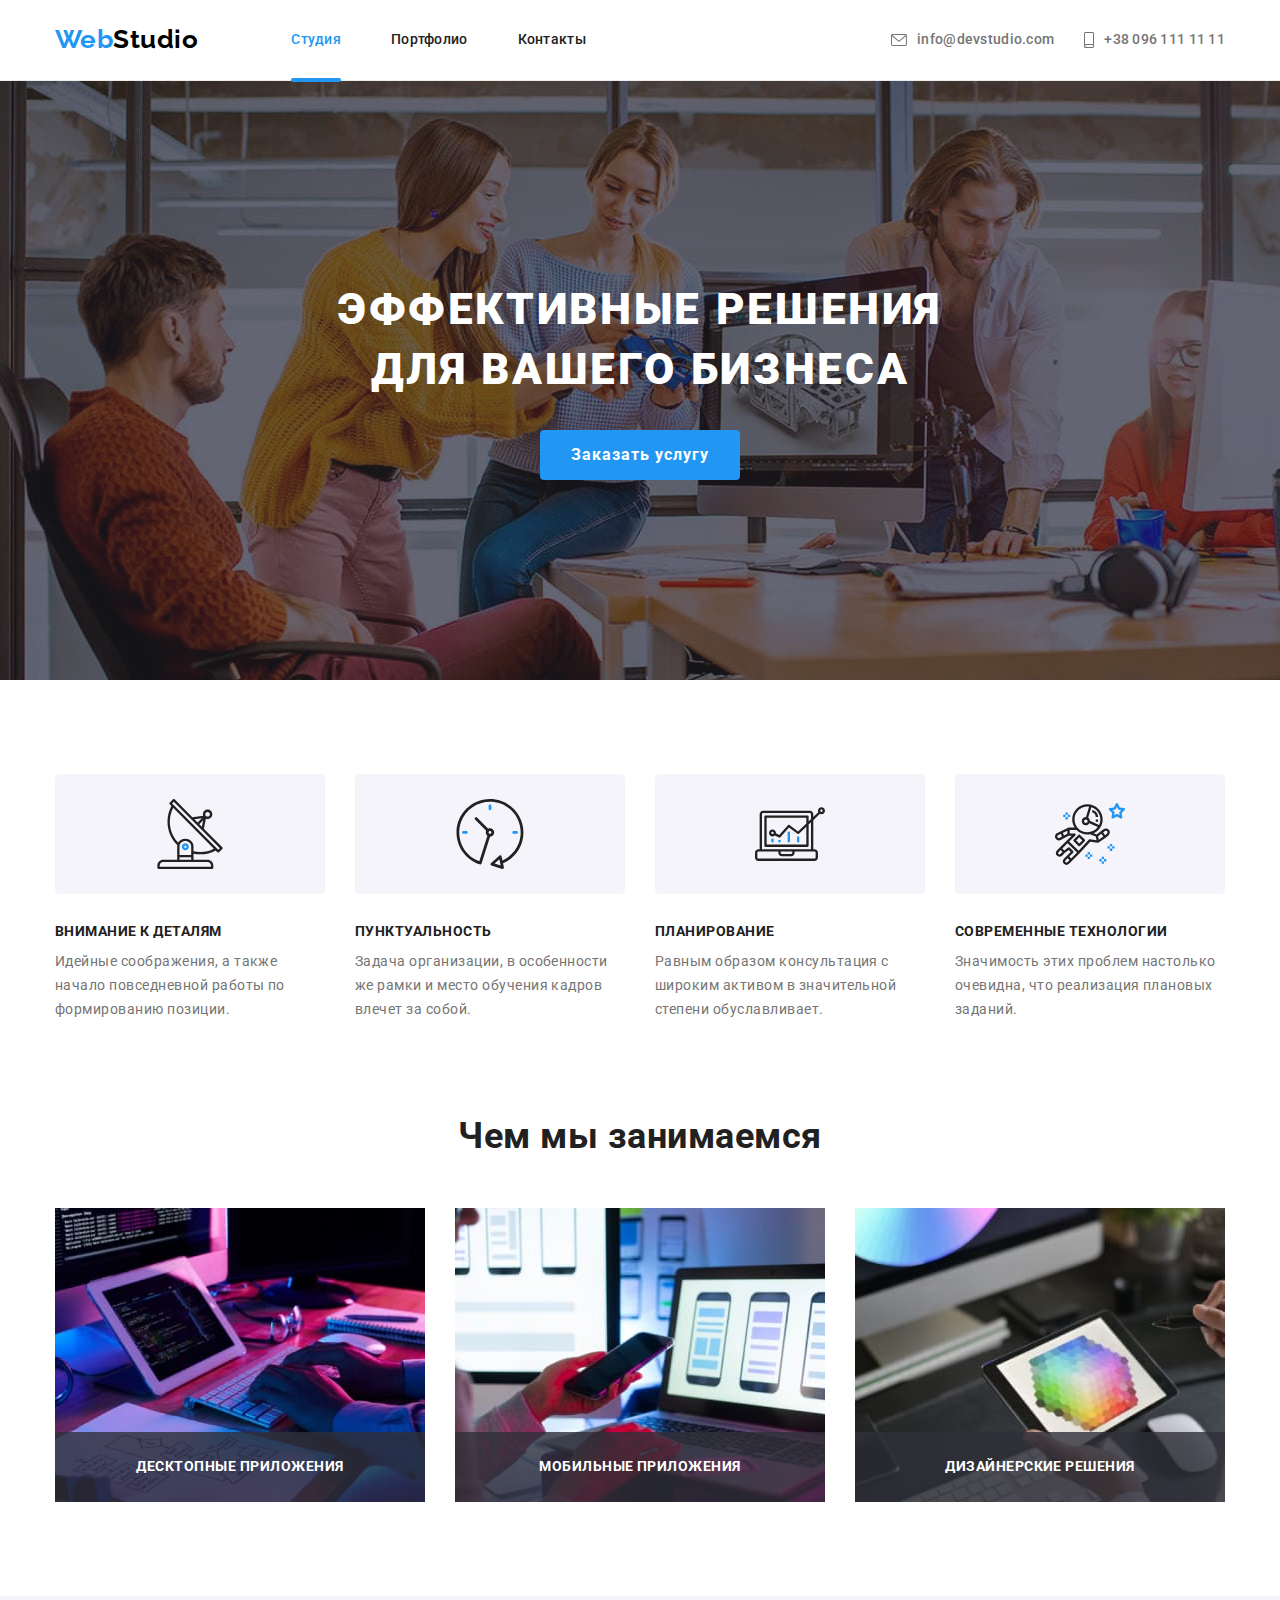
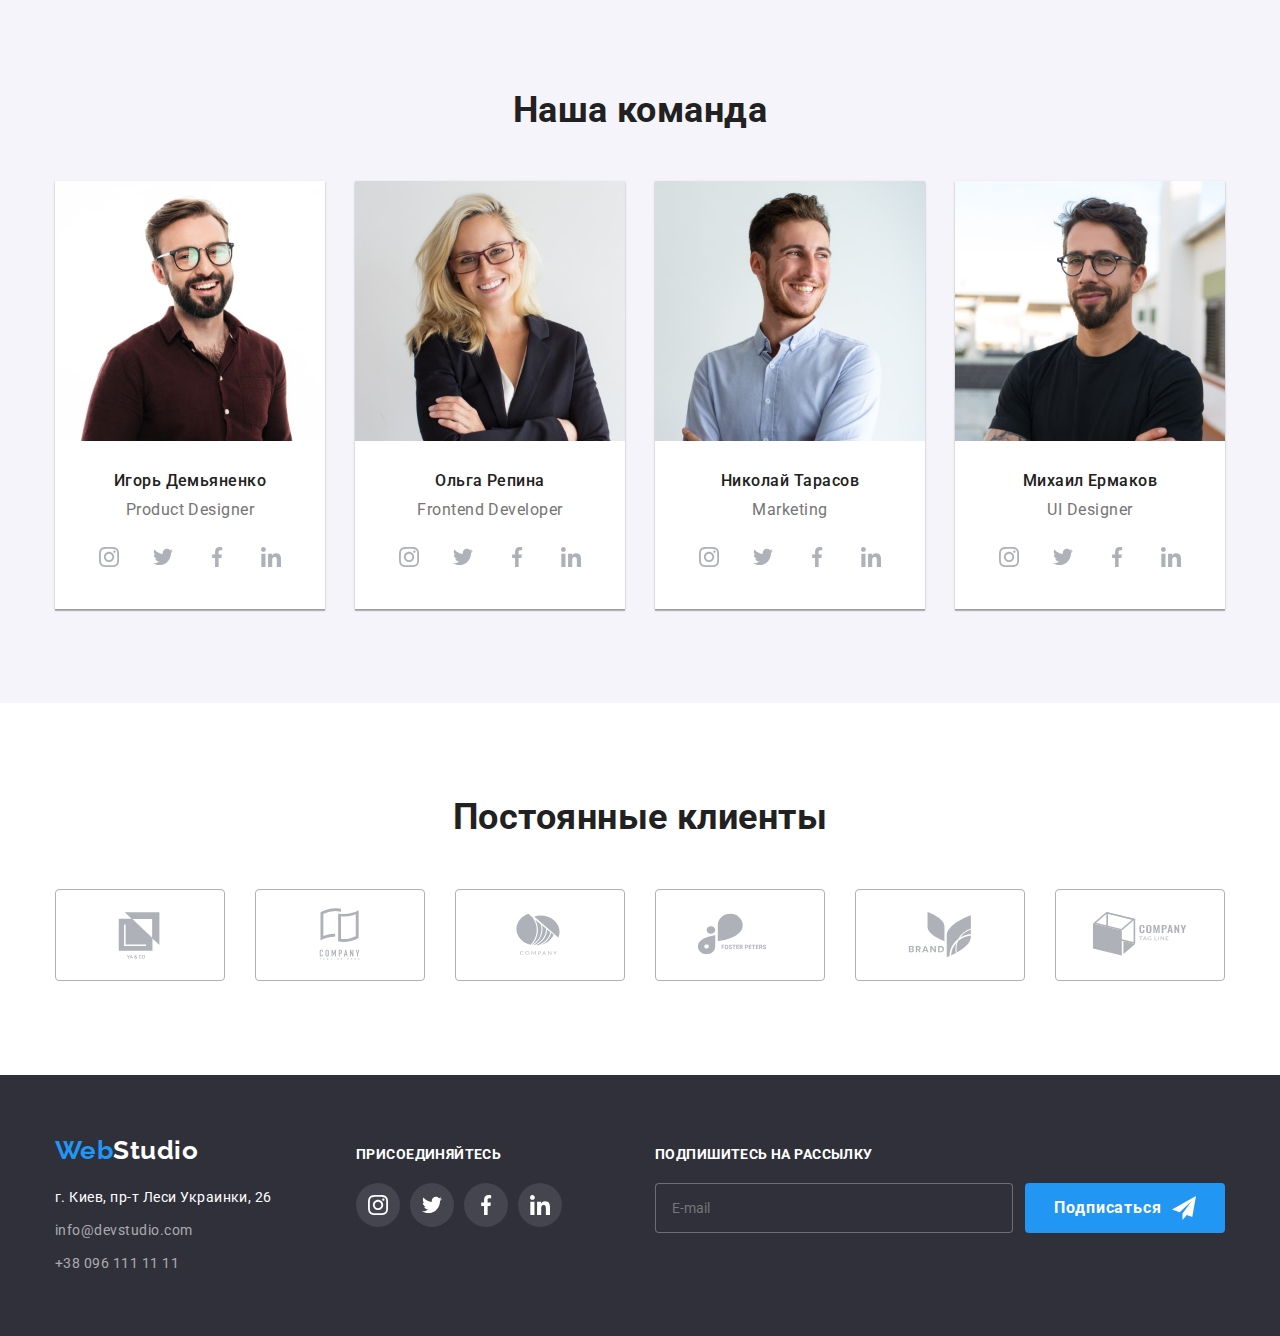
==== commit d02b4c86: "210822 1544" ====
--- a/index.html
+++ b/index.html
@@ -11,23 +11,20 @@
       href="https://fonts.googleapis.com/css2?family=Raleway:wght@700&family=Roboto:wght@400;500;700;900&display=swap"
       rel="stylesheet"
     />
-    <!-- <link
-      rel="stylesheet"
-      href="https://cdnjs.cloudflare.com/ajax/libs/modern-normalize/1.1.0/modern-normalize.min.css"
-    /> -->
-    <!-- <link rel="stylesheet" href="./css/styles.css" /> -->
     <link rel="stylesheet" href="./css/main.min.css" />
   </head>
   <body class="page">
     <header class="header">
       <div class="container flex">
-        <nav class="nav__section">
+        <nav class="nav">
           <a class="logo header-logo__indents" href="./" lang="en"
             >Web<span class="header-logo__second-word">Studio</span></a
           >
           <ul class="nav__list">
             <li class="nav__item">
-              <a class="nav__link nav__current" href="./index.html">Студия</a>
+              <a class="nav__link nav__link-active" href="./index.html"
+                >Студия</a
+              >
             </li>
             <li class="nav__item">
               <a class="nav__link" href="./portfolio.html">Портфолио</a>
@@ -37,8 +34,8 @@
             </li>
           </ul>
         </nav>
-        <ul class="contact-list">
-          <li class="contact-item">
+        <ul class="contact__list">
+          <li class="contact__item">
             <a href="mailto:info@devstudio.com" class="contact__link">
               <svg class="contact__link-icon" width="16" height="12">
                 <use href="./img/symbol-defs.svg#icon-envelope"></use>
@@ -46,7 +43,7 @@
               <span class="contact__link-text">info@devstudio.com</span></a
             >
           </li>
-          <li class="contact-item">
+          <li class="contact__item">
             <a href="tel:+380961111111" class="contact__link">
               <svg class="contact__link-icon" width="10" height="16">
                 <use href="./img/symbol-defs.svg#icon-smartphone"></use>
@@ -123,7 +120,7 @@
       </section>
       <section class="section work">
         <div class="container">
-          <h2 class="section-title">Чем мы занимаемся</h2>
+          <h2 class="work__title section-title">Чем мы занимаемся</h2>
           <ul class="work__list">
             <li class="work__item">
               <img
@@ -166,7 +163,7 @@
       </section>
       <section class="team__section section">
         <div class="container">
-          <h2 class="section-title">Наша команда</h2>
+          <h2 class="section-title team__title">Наша команда</h2>
           <ul class="team__list">
             <li class="team__card">
               <img
@@ -176,7 +173,7 @@
                 width="270"
                 height="260"
               />
-              <div class="card__sighn">
+              <div class="team__card-sighn">
                 <h3 class="team__name title">Игорь Демьяненко</h3>
                 <p class="team__position" lang="en">Product Designer</p>
                 <ul class="team-social__list">
@@ -186,28 +183,28 @@
                       href="#"
                       aria-label="instagram"
                     >
-                      <svg class="team-social-icon" width="20" height="20">
+                      <svg class="team-social__icon" width="20" height="20">
                         <use href="./img/symbol-defs.svg#icon-instagram"></use>
                       </svg>
                     </a>
                   </li>
                   <li class="team-social__item">
                     <a class="team-social__link" href="#" aria-label="twitter">
-                      <svg class="team-social-icon" width="20" height="20">
+                      <svg class="team-social__icon" width="20" height="20">
                         <use href="./img/symbol-defs.svg#icon-twitter"></use>
                       </svg>
                     </a>
                   </li>
                   <li class="team-social__item">
                     <a class="team-social__link" href="#" aria-label="facebook">
-                      <svg class="team-social-icon" width="20" height="20">
+                      <svg class="team-social__icon" width="20" height="20">
                         <use href="./img/symbol-defs.svg#icon-facebook"></use>
                       </svg>
                     </a>
                   </li>
                   <li class="team-social__item">
                     <a class="team-social__link" href="#" aria-label="linkedin">
-                      <svg class="team-social-icon" width="20" height="20">
+                      <svg class="team-social__icon" width="20" height="20">
                         <use href="./img/symbol-defs.svg#icon-linkedin"></use>
                       </svg>
                     </a>
@@ -223,7 +220,7 @@
                 width="270"
                 height="260"
               />
-              <div class="card__sighn">
+              <div class="team__card-sighn">
                 <h3 class="team__name title">Ольга Репина</h3>
                 <p class="team__position" lang="en">Frontend Developer</p>
                 <ul class="team-social__list">
@@ -233,28 +230,28 @@
                       href="#"
                       aria-label="instagram"
                     >
-                      <svg class="team-social-icon" width="20" height="20">
+                      <svg class="team-social__icon" width="20" height="20">
                         <use href="./img/symbol-defs.svg#icon-instagram"></use>
                       </svg>
                     </a>
                   </li>
                   <li class="team-social__item">
                     <a class="team-social__link" href="#" aria-label="twitter">
-                      <svg class="team-social-icon" width="20" height="20">
+                      <svg class="team-social__icon" width="20" height="20">
                         <use href="./img/symbol-defs.svg#icon-twitter"></use>
                       </svg>
                     </a>
                   </li>
                   <li class="team-social__item">
                     <a class="team-social__link" href="#" aria-label="facebook">
-                      <svg class="team-social-icon" width="20" height="20">
+                      <svg class="team-social__icon" width="20" height="20">
                         <use href="./img/symbol-defs.svg#icon-facebook"></use>
                       </svg>
                     </a>
                   </li>
                   <li class="team-social__item">
                     <a class="team-social__link" href="#" aria-label="linkedin">
-                      <svg class="team-social-icon" width="20" height="20">
+                      <svg class="team-social__icon" width="20" height="20">
                         <use href="./img/symbol-defs.svg#icon-linkedin"></use>
                       </svg>
                     </a>
@@ -270,7 +267,7 @@
                 width="270"
                 height="260"
               />
-              <div class="card__sighn">
+              <div class="team__card-sighn">
                 <h3 class="team__name title">Николай Тарасов</h3>
                 <p class="team__position" lang="en">Marketing</p>
                 <ul class="team-social__list">
@@ -280,28 +277,28 @@
                       href="#"
                       aria-label="instagram"
                     >
-                      <svg class="team-social-icon" width="20" height="20">
+                      <svg class="team-social__icon" width="20" height="20">
                         <use href="./img/symbol-defs.svg#icon-instagram"></use>
                       </svg>
                     </a>
                   </li>
                   <li class="team-social__item">
                     <a class="team-social__link" href="#" aria-label="twitter">
-                      <svg class="team-social-icon" width="20" height="20">
+                      <svg class="team-social__icon" width="20" height="20">
                         <use href="./img/symbol-defs.svg#icon-twitter"></use>
                       </svg>
                     </a>
                   </li>
                   <li class="team-social__item">
                     <a class="team-social__link" href="#" aria-label="facebook">
-                      <svg class="team-social-icon" width="20" height="20">
+                      <svg class="team-social__icon" width="20" height="20">
                         <use href="./img/symbol-defs.svg#icon-facebook"></use>
                       </svg>
                     </a>
                   </li>
                   <li class="team-social__item">
                     <a class="team-social__link" href="#" aria-label="linkedin">
-                      <svg class="team-social-icon" width="20" height="20">
+                      <svg class="team-social__icon" width="20" height="20">
                         <use href="./img/symbol-defs.svg#icon-linkedin"></use>
                       </svg>
                     </a>
@@ -317,7 +314,7 @@
                 width="270"
                 height="260"
               />
-              <div class="card__sighn">
+              <div class="team__card-sighn">
                 <h3 class="team__name title">Михаил Ермаков</h3>
                 <p class="team__position" lang="en">UI Designer</p>
                 <ul class="team-social__list">
@@ -327,28 +324,28 @@
                       href="#"
                       aria-label="instagram"
                     >
-                      <svg class="team-social-icon" width="20" height="20">
+                      <svg class="team-social__icon" width="20" height="20">
                         <use href="./img/symbol-defs.svg#icon-instagram"></use>
                       </svg>
                     </a>
                   </li>
                   <li class="team-social__item">
                     <a class="team-social__link" href="#" aria-label="twitter">
-                      <svg class="team-social-icon" width="20" height="20">
+                      <svg class="team-social__icon" width="20" height="20">
                         <use href="./img/symbol-defs.svg#icon-twitter"></use>
                       </svg>
                     </a>
                   </li>
                   <li class="team-social__item">
                     <a class="team-social__link" href="#" aria-label="facebook">
-                      <svg class="team-social-icon" width="20" height="20">
+                      <svg class="team-social__icon" width="20" height="20">
                         <use href="./img/symbol-defs.svg#icon-facebook"></use>
                       </svg>
                     </a>
                   </li>
                   <li class="team-social__item">
                     <a class="team-social__link" href="#" aria-label="linkedin">
-                      <svg class="team-social-icon" width="20" height="20">
+                      <svg class="team-social__icon" width="20" height="20">
                         <use href="./img/symbol-defs.svg#icon-linkedin"></use>
                       </svg>
                     </a>
@@ -361,8 +358,8 @@
       </section>
       <section class="section">
         <div class="container">
-          <h2 class="section-title">Постоянные клиенты</h2>
-          <ul class="clients__list">
+          <h2 class="client__title section-title">Постоянные клиенты</h2>
+          <ul class="client__list">
             <li class="client__item">
               <a href="#" class="client__link">
                 <svg class="client__icon" width="106" height="60">
@@ -444,7 +441,7 @@
           </address>
         </div>
         <div class="footer-social__container">
-          <p class="footer-title__text">Присоединяйтесь</p>
+          <p class="footer-social__title-text">Присоединяйтесь</p>
           <ul class="footer-social__list">
             <li class="footer-social__item">
               <a class="footer-social__link" href="#" aria-label="instagram">
@@ -477,7 +474,7 @@
           </ul>
         </div>
         <div class="footer-form__container">
-          <p class="footer-title__text">Подпишитесь на рассылку</p>
+          <p class="footer-social__title-text">Подпишитесь на рассылку</p>
           <form class="footer-form">
             <label for="follow-email"></label>
             <input
@@ -507,37 +504,38 @@
           name="close"
           data-modal-close
         >
-          <svg class="modal-icon" width="18" height="18">
+          <svg class="modal__icon" width="18" height="18">
             <use href="./img/symbol-defs.svg#icon-close"></use>
           </svg>
         </button>
-        <p class="form-title">Оставьте свои данные, мы вам перезвоним</p>
-        <form class="form-container">
-          <ul class="data-list">
-            <li class="data-item">
+        <!-- Форма Модалки -->
+        <p class="form__title">Оставьте свои данные, мы вам перезвоним</p>
+        <form class="form">
+          <ul>
+            <li class="form__item">
               <label for="name">
-                <span class="label-title">Имя</span>
-                <span class="input-wrap">
+                <span class="form__label-title">Имя</span>
+                <span class="form__input-wrap">
                   <input
-                    class="form-input"
+                    class="form__input"
                     type="text"
                     name="name"
                     id="name"
                     placeholder="Джон"
                     required
                   />
-                  <svg class="input-icon" width="18" height="18">
+                  <svg class="form__input-icon" width="18" height="18">
                     <use href="./img/symbol-defs.svg#icon-person"></use>
                   </svg>
                 </span>
               </label>
             </li>
-            <li class="data-item">
-              <label class="label-title" for="tel"
-                ><span class="label-title">Телефон</span>
-                <span class="input-wrap">
+            <li class="form__item">
+              <label for="tel"
+                ><span class="form__label-title">Телефон</span>
+                <span class="form__input-wrap">
                   <input
-                    class="form-input"
+                    class="form__input"
                     type="tel"
                     name="tel"
                     id="tel"
@@ -546,59 +544,61 @@
                     pattern="[\+]\d{12}"
                     required
                   />
-                  <svg class="input-icon" width="18" height="18">
+                  <svg class="form__input-icon" width="18" height="18">
                     <use href="./img/symbol-defs.svg#icon-phone"></use>
                   </svg>
                 </span>
               </label>
             </li>
-            <li class="data-item">
-              <label class="label-title" for="email"
-                ><span class="label-title">Почта</span>
-                <span class="input-wrap">
+            <li class="form__item">
+              <label for="email"
+                ><span class="form__label-title">Почта</span>
+                <span class="form__input-wrap">
                   <input
-                    class="form-input"
+                    class="form__input"
                     type="email"
                     name="email"
                     id="email"
                     placeholder="abcdefg@mail.com"
                   />
-                  <svg class="input-icon" width="18" height="18">
+                  <svg class="form__input-icon" width="18" height="18">
                     <use href="./img/symbol-defs.svg#icon-email"></use>
                   </svg>
                 </span>
               </label>
             </li>
-            <li class="textarea-item">
-              <label class="label-title" for="coment">Коментарий</label>
+            <li class="form__textarea-item">
+              <label class="form__label-title" for="coment">Коментарий</label>
               <textarea
-                class="form-coment"
+                class="form__coment"
                 name="coment"
                 id="coment"
                 placeholder="Введите текст"
               ></textarea>
             </li>
           </ul>
-          <div class="checkbox-container">
+          <div class="form__checkbox">
             <input
-              class="hidden"
+              class="form__checkbox hidden"
               type="checkbox"
               name="check"
               value="agree"
               id="check"
               required
             />
-            <label for="check" class="check-label">
-              <span class="check-quad">
-                <svg class="check-icon" width="16" height="15">
+            <label for="check" class="form__checkbox-label">
+              <span class="form__checkbox-quad">
+                <svg class="form__checkbox-icon" width="16" height="15">
                   <use href="./img/symbol-defs.svg#icon-check"></use>
                 </svg>
               </span>
               Соглашаюсь с рассылкой и принимаю
-              <a href="#" class="check-link link">Условия договора</a>
+              <a href="#" class="form__checkbox-link link">Условия договора</a>
             </label>
           </div>
-          <button class="button-send button" type="submit">Отправить</button>
+          <button class="form__button-send button" type="submit">
+            Отправить
+          </button>
         </form>
       </div>
     </div>
--- a/css/main.min.css
+++ b/css/main.min.css
@@ -1 +1 @@
-ul{list-style:none;margin:0;padding:0}a{text-decoration:none}h1 h2 h3 h4 h5 h6{margin:0}img{display:block;max-width:100%;height:auto}.hidden{position:absolute;white-space:nowrap;width:1px;height:1px;overflow:hidden;border:0;padding:0;clip:rect(0 0 0 0);-webkit-clip-path:inset(50%);clip-path:inset(50%);margin:-1px}/*! modern-normalize v1.1.0 | MIT License | https://github.com/sindresorhus/modern-normalize */*,::before,::after{-webkit-box-sizing:border-box;box-sizing:border-box}html{-moz-tab-size:4;-o-tab-size:4;tab-size:4}html{line-height:1.15;-webkit-text-size-adjust:100%}body{margin:0}body{font-family:system-ui,-apple-system,"Segoe UI",Roboto,Helvetica,Arial,sans-serif,"Apple Color Emoji","Segoe UI Emoji"}hr{height:0;color:inherit}abbr[title]{-webkit-text-decoration:underline dotted;text-decoration:underline dotted}b,strong{font-weight:bolder}code,kbd,samp,pre{font-family:ui-monospace,SFMono-Regular,Consolas,"Liberation Mono",Menlo,monospace;font-size:1em}small{font-size:80%}sub,sup{font-size:75%;line-height:0;position:relative;vertical-align:baseline}sub{bottom:-0.25em}sup{top:-0.5em}table{text-indent:0;border-color:inherit}button,input,optgroup,select,textarea{font-family:inherit;font-size:100%;line-height:1.15;margin:0}button,select{text-transform:none}button,[type=button],[type=reset],[type=submit]{-webkit-appearance:button}::-moz-focus-inner{border-style:none;padding:0}:-moz-focusring{outline:1px dotted ButtonText}:-moz-ui-invalid{box-shadow:none}legend{padding:0}progress{vertical-align:baseline}::-webkit-inner-spin-button,::-webkit-outer-spin-button{height:auto}[type=search]{-webkit-appearance:textfield;outline-offset:-2px}::-webkit-search-decoration{-webkit-appearance:none}::-webkit-file-upload-button{-webkit-appearance:button;font:inherit}summary{display:list-item}:root{--primary-text-color: #757575;--title-text-color: #212121;--accent-color: #2196f3;--main-title-text-color: #ffffff;--background-color: #ffffff;--logo-white-color: #ffffff;--logo-black-color: #000000;--button-text-color: #ffffff;--social-icon-color: #afb1b8;--trans: all 250ms cubic-bezier(0.4, 0, 0.2, 1)}.section{padding:94px 0}.container{width:1200px;padding:0 15px;margin:0 auto}.page{margin:0;background-color:var(--background-color);color:var(--primary-text-color);font-family:Roboto,sans-serif;letter-spacing:.03em;position:relative;padding-top:80px}.section-title{color:var(--title-text-color);text-align:center;font-weight:700;font-size:36px;line-height:1.16;margin-top:0;margin-bottom:50px}.flex{display:-webkit-box;display:-ms-flexbox;display:flex}.logo{color:var(--accent-color);font-family:Raleway,sans-serif;font-weight:700;font-size:26px;line-height:1.19;display:inline-block}.title{color:var(--title-text-color)}.button{width:200px;height:50px;font-weight:700;font-size:16px;line-height:1.88;letter-spacing:.06em;color:var(--button-text-color);background-color:var(--accent-color);cursor:pointer;border:0;border-radius:4px;-webkit-transition:var(--trans);transition:var(--trans)}.button:hover,.button:focus{color:var(--button-text-color);background-color:#188ce8;-webkit-transform:scale(102%);transform:scale(102%);-webkit-box-shadow:0px 4px 4px rgba(0,0,0,.15);box-shadow:0px 4px 4px rgba(0,0,0,.15)}.header{border-bottom:1px solid #ececec;position:fixed;left:0;right:0;top:0;z-index:1;-webkit-box-align:center;-ms-flex-align:center;align-items:center;background-color:#fff}.nav__section{display:-webkit-box;display:-ms-flexbox;display:flex;margin-right:auto}.header-logo__second-word{color:var(--logo-black-color)}.header-logo__indents{padding:24px 0;margin-right:93px}.nav__list{display:-webkit-box;display:-ms-flexbox;display:flex}.nav__item:not(:last-child){margin-right:50px}.nav__link{display:block;padding:32px 0;color:var(--title-text-color);font-weight:500;font-size:14px;line-height:1.14;letter-spacing:.02em;-webkit-transition:var(--trans);transition:var(--trans)}.nav__current{color:var(--accent-color);position:relative}.nav__current::after{content:"";width:100%;height:4px;background:var(--accent-color);border-radius:2px;position:absolute;left:0;bottom:-2px}.nav__link:hover,.nav__link:focus{color:var(--accent-color)}.contact-list{display:-webkit-box;display:-ms-flexbox;display:flex}.contact-item:not(:last-child){margin-right:30px}.contact__link{display:-webkit-box;display:-ms-flexbox;display:flex;-webkit-box-align:center;-ms-flex-align:center;align-items:center;color:var(--primary-text-color);font-weight:500;font-size:14px;line-height:1.14;letter-spacing:.02em;padding:32px 0;-webkit-transition:var(--trans);transition:var(--trans)}.contact__link-icon{margin-right:10px;fill:currentColor}.contact__link-text{display:block;font-size:14px}.contact__link:hover,.contact__link:focus{color:var(--accent-color)}.hero{background-color:#c4c4c4;background-image:-webkit-gradient(linear, left top, left bottom, from(rgba(47, 48, 58, 0.4)), to(rgba(47, 48, 58, 0.4))),url(../img/bg-img.jpg);background-image:linear-gradient(rgba(47, 48, 58, 0.4), rgba(47, 48, 58, 0.4)),url(../img/bg-img.jpg);background:no-repeat,cover,left top,color;margin-left:auto;margin-right:auto;max-width:1600px;height:600px;text-align:center;padding:200px 0}.hero__container{width:696px}.hero__title{color:var(--main-title-text-color);display:inline-block;margin-top:0;margin-bottom:30px;font-weight:900;font-size:44px;line-height:1.36;letter-spacing:.06em;text-transform:uppercase}.feature__list{display:-webkit-box;display:-ms-flexbox;display:flex}.feature__item:not(last-child){margin-right:30px}.feature__bg-img-container{display:-webkit-box;display:-ms-flexbox;display:flex;-webkit-box-pack:center;-ms-flex-pack:center;justify-content:center;-webkit-box-align:center;-ms-flex-align:center;align-items:center;background:#f5f4fa;border-radius:4px;width:270px;height:120px;margin-bottom:30px}.feature__icon{display:block}.feature__title{font-weight:700;font-size:14px;line-height:1.14;text-transform:uppercase;color:var(--title-text-color);margin-bottom:10px}.feature__text{width:270px;font-size:14px;line-height:1.71;display:inline-block;margin:0}.work{padding-top:0;padding-bottom:94px}.work__list{display:-webkit-box;display:-ms-flexbox;display:flex}.work__item{margin-right:30px;position:relative}.work__item:last-child{margin-right:0}.work__label-container{position:absolute;-webkit-box-pack:center;-ms-flex-pack:center;justify-content:center;-webkit-box-align:center;-ms-flex-align:center;align-items:center;bottom:0;display:-webkit-box;display:-ms-flexbox;display:flex;width:370px;height:70px;background-color:rgba(47,48,58,.8)}.work__label-title{color:#fff;margin:0;font-weight:700;font-size:14px;line-height:1.14;text-transform:uppercase}.team__section{background:#f5f4fa}.team__list{display:-webkit-box;display:-ms-flexbox;display:flex}.team__name{text-align:center;font-weight:500;font-size:16px;line-height:1.19;margin-bottom:10px}.team__position{text-align:center;font-size:16px;line-height:1.19;margin-top:0;margin-bottom:16px}.team__card{background-color:var(--background-color);margin-right:30px;-webkit-box-shadow:0px 1px 3px rgba(0,0,0,.12),0px 1px 1px rgba(0,0,0,.14),0px 2px 1px rgba(0,0,0,.2);box-shadow:0px 1px 3px rgba(0,0,0,.12),0px 1px 1px rgba(0,0,0,.14),0px 2px 1px rgba(0,0,0,.2)}.team__card:last-child{margin-right:0}.card__sighn{padding:30px 32px}.team-social__list{width:206px;height:44px;display:-webkit-box;display:-ms-flexbox;display:flex}.team-social__item:not(:last-child){margin-right:10px}.team-social__link{display:-webkit-box;display:-ms-flexbox;display:flex;-webkit-box-pack:center;-ms-flex-pack:center;justify-content:center;-webkit-box-align:center;-ms-flex-align:center;align-items:center;background-color:var(--background-color);color:var(--social-icon-color);width:44px;height:44px;border-radius:50%;-webkit-transition:var(--trans);transition:var(--trans)}.team-social-icon{width:20px;height:20px;fill:currentColor}.team-social__link:hover,.team-social__link:focus{background-color:var(--accent-color);color:var(--button-text-color)}.clients__list{display:-webkit-box;display:-ms-flexbox;display:flex}.client__item:not(:last-child){margin-right:30px}.client__link{width:170px;height:92px;display:-webkit-box;display:-ms-flexbox;display:flex;-webkit-box-pack:center;-ms-flex-pack:center;justify-content:center;-webkit-box-align:center;-ms-flex-align:center;align-items:center;border:var(--social-icon-color) solid 1px;border-radius:4px;color:var(--social-icon-color);-webkit-transition:var(--trans);transition:var(--trans)}.client__icon{fill:currentColor}.client__link:hover,.client__link:focus{border:var(--accent-color) solid 1px;color:var(--accent-color);-webkit-transform:scale(105%);transform:scale(105%)}.client__icon:hover,.client__icon:focus{fill:currentColor}.filter-list{display:-webkit-box;display:-ms-flexbox;display:flex;-webkit-box-pack:center;-ms-flex-pack:center;justify-content:center;margin-bottom:50px}.filter-item:not(:last-child){margin-right:8px}.filter__button{color:var(--title-text-color);background-color:#f5f4fa;cursor:pointer;font-family:inherit;font-weight:500;font-size:16px;line-height:1.62;padding:6px 24px;border:0;border-radius:4px;-webkit-transition:var(--trans);transition:var(--trans)}.filter__button:hover,.filter__button:focus{color:var(--button-text-color);background-color:var(--accent-color);-webkit-transform:scale(105%);transform:scale(105%);-webkit-box-shadow:0px 3px 1px rgba(0,0,0,.1),0px 1px 2px rgba(0,0,0,.08),0px 2px 2px rgba(0,0,0,.12);box-shadow:0px 3px 1px rgba(0,0,0,.1),0px 1px 2px rgba(0,0,0,.08),0px 2px 2px rgba(0,0,0,.12)}.filter__button-general{color:var(--button-text-color);background-color:var(--accent-color)}.galery__list{display:-webkit-box;display:-ms-flexbox;display:flex;-ms-flex-wrap:wrap;flex-wrap:wrap}.galery__item{width:370px;margin-top:30px;margin-right:30px}.galery__link{display:block;color:inherit;-webkit-transition:var(--trans);transition:var(--trans)}.galery__link:hover,.galery__link:focus{-webkit-box-shadow:0px 1px 1px rgba(0,0,0,.12),0px 4px 4px rgba(0,0,0,.06),1px 4px 6px rgba(0,0,0,.16);box-shadow:0px 1px 1px rgba(0,0,0,.12),0px 4px 4px rgba(0,0,0,.06),1px 4px 6px rgba(0,0,0,.16)}.galery__list .galery__item:nth-child(3n){margin-right:0}.galery__list .galery__item:nth-child(-n+3){margin-top:0}.galery__box{position:relative;overflow:hidden}.galery__overlay{background-color:rgba(33,150,243,.9);width:100%;height:100%;display:-webkit-box;display:-ms-flexbox;display:flex;-webkit-box-align:center;-ms-flex-align:center;align-items:center;-webkit-box-pack:center;-ms-flex-pack:center;justify-content:center;position:absolute;left:0;top:0;-webkit-transform:translateY(101%);transform:translateY(101%);-webkit-transition:var(--trans);transition:var(--trans)}.galery__link:hover .galery__overlay,.galery__link:focus .galery__overlay{-webkit-transform:translateY(0);transform:translateY(0)}.galery__overlay-text{color:var(--button-text-color);font-size:18px;line-height:1.56;width:322px;height:168px;margin:0}.galery__sighn-box{background-color:#fff;padding:20px 24px;border:1px solid #eee;border-top:0;position:relative}.galery__sighn-title{font-weight:700;font-size:18px;line-height:2;letter-spacing:.06em;margin-bottom:4px}.galery__sighn-type{font-size:16px;line-height:1.88;margin-top:0;margin-bottom:0}.footer{background-color:#2f303a;font-size:14px;line-height:1.71;padding-top:60px;padding-bottom:60px}.footer__container{display:-webkit-box;display:-ms-flexbox;display:flex;-webkit-box-align:baseline;-ms-flex-align:baseline;align-items:baseline}.footer-address__container{width:231px;margin-right:70px}.footer-logo__indents{margin-bottom:20px}.footer-logo__second-word{color:var(--logo-white-color)}.footer-address{font-style:normal}.footer-address__list{display:-webkit-box;display:-ms-flexbox;display:flex;-webkit-box-orient:vertical;-webkit-box-direction:normal;-ms-flex-direction:column;flex-direction:column;width:231px}.footer-address__item:not(:last-child){margin-bottom:9px}.footer__address-link{color:#fff}.footer-contact-link{color:rgba(255,255,255,.6)}.footer__address-link{-webkit-transition:var(--trans);transition:var(--trans)}.footer__address-link:hover,.footer__address-link:focus{color:var(--accent-color)}.footer-social__container{margin-right:auto}.footer-title__text{display:block;margin:0 0 20px 0;font-weight:700;font-size:14px;line-height:1.14;letter-spacing:.03em;text-transform:uppercase;color:var(--main-title-text-color)}.footer-social__list{width:206px;height:44px;margin-left:auto;margin-right:auto;display:-webkit-box;display:-ms-flexbox;display:flex}.footer-social__item:not(:last-child){margin-right:10px}.footer-social__link{display:-webkit-box;display:-ms-flexbox;display:flex;-webkit-box-pack:center;-ms-flex-pack:center;justify-content:center;-webkit-box-align:center;-ms-flex-align:center;align-items:center;background-color:rgba(255,255,255,.1);color:var(--button-text-color);width:44px;height:44px;cursor:pointer;border-radius:50%;-webkit-transition:var(--trans);transition:var(--trans)}.footer-social__icon{width:20px;height:20px;fill:currentColor}.footer-social__link:hover,.footer-social__link:focus{background-color:var(--accent-color)}.footer-form__container{width:570px;height:86px}.footer-form{display:-webkit-box;display:-ms-flexbox;display:flex}.footer-form__input{width:358px;height:50px;padding:0 16px;margin-right:12px;background:#2f303a;color:var(--button-text-color);outline:none;border:1px solid rgba(255,255,255,.3);border-radius:4px;-webkit-transition:var(--trans);transition:var(--trans)}.footer-form__input:focus{border:1px solid var(--accent-color)}.footer-form__button{display:-webkit-box;display:-ms-flexbox;display:flex;-webkit-box-align:center;-ms-flex-align:center;align-items:center;-webkit-box-pack:center;-ms-flex-pack:center;justify-content:center}.footer-form__button-icon{margin-left:10px}.backdrop{position:fixed;top:0;left:0;width:100%;height:100%;z-index:1;-webkit-transition:var(--trans);transition:var(--trans);background-color:rgba(0,0,0,.2)}.backdrop.is-hidden{opacity:0;visibility:0;pointer-events:none}.backdrop.is-hidden .modal{-webkit-transform:translate(-50%, -70%) scale(0);transform:translate(-50%, -70%) scale(0)}.modal{position:absolute;top:50%;left:50%;-webkit-transform:translate(-50%, -50%) scale(1);transform:translate(-50%, -50%) scale(1);-webkit-transition:var(--trans);transition:var(--trans);padding:40px;width:528px;height:581px;background-color:var(--background-color);-webkit-box-shadow:0px 1px 3px rgba(0,0,0,.12),0px 1px 1px rgba(0,0,0,.14),0px 2px 1px rgba(0,0,0,.2);box-shadow:0px 1px 3px rgba(0,0,0,.12),0px 1px 1px rgba(0,0,0,.14),0px 2px 1px rgba(0,0,0,.2);border-radius:4px}.modal__close-button{position:absolute;top:8px;right:8px;display:-webkit-box;display:-ms-flexbox;display:flex;-webkit-box-pack:center;-ms-flex-pack:center;justify-content:center;-webkit-box-align:center;-ms-flex-align:center;align-items:center;padding:0;margin:0;width:30px;height:30px;border-radius:50%;border:1px solid rgba(0,0,0,.1);background-color:var(--background-color)}.modal-icon{width:18px;height:18px;-webkit-transition:var(--trans);transition:var(--trans)}.modal__close-button:hover .modal-icon,.modal__close-button:focus .modal-icon{fill:var(--accent-color)}.form-container{display:-webkit-box;display:-ms-flexbox;display:flex;-webkit-box-orient:vertical;-webkit-box-direction:normal;-ms-flex-direction:column;flex-direction:column}.data-item{margin-bottom:10px;width:100%}.textarea-item{margin-bottom:20px}.form-title{margin:0 0 12px 0;text-align:center;font-weight:700;font-size:20px;line-height:1.15;color:#212121}.label-title{display:block;margin:0 0 4px 0;font-size:12px;line-height:1.17;letter-spacing:.01em}.input-wrap{position:relative}.form-input{padding:0 12px 0 42px;width:100%;height:40px;font-size:12px;color:var(--title-text-color);border:1px solid rgba(33,33,33,.2);border-radius:4px;-webkit-transition:var(--trans);transition:var(--trans)}.form-input::-webkit-input-placeholder{font-size:12px;line-height:1.17;letter-spacing:.01em;color:rgba(117,117,117,.5)}.form-input::-moz-placeholder{font-size:12px;line-height:1.17;letter-spacing:.01em;color:rgba(117,117,117,.5)}.form-input:-ms-input-placeholder{font-size:12px;line-height:1.17;letter-spacing:.01em;color:rgba(117,117,117,.5)}.form-input::-ms-input-placeholder{font-size:12px;line-height:1.17;letter-spacing:.01em;color:rgba(117,117,117,.5)}.form-input::placeholder{font-size:12px;line-height:1.17;letter-spacing:.01em;color:rgba(117,117,117,.5)}.form-input:not(:focus):not(:-moz-placeholder-shown):valid{background-color:rgba(0,255,0,.1)}.form-input:not(:focus):not(:-ms-input-placeholder):valid{background-color:rgba(0,255,0,.1)}.form-input:not(:focus):not(:placeholder-shown):valid{background-color:rgba(0,255,0,.1)}.form-input:not(:focus):not(:-moz-placeholder-shown):invalid{background-color:rgba(255,0,0,.1)}.form-input:not(:focus):not(:-ms-input-placeholder):invalid{background-color:rgba(255,0,0,.1)}.form-input:not(:focus):not(:placeholder-shown):invalid{background-color:rgba(255,0,0,.1)}.input-icon{position:absolute;top:50%;left:12px;-webkit-transform:translateY(-50%);transform:translateY(-50%);fill:var(--title-text-color);-webkit-transition:var(--trans);transition:var(--trans)}.form-input:focus{border-color:var(--accent-color);outline:none}.form-input:focus+.input-icon{fill:var(--accent-color)}.form-coment{width:100%;height:120px;padding:12px 16px;color:var(--title-text-color);font-size:12px;border:1px solid rgba(33,33,33,.2);border-radius:4px;resize:none;-webkit-transition:var(--trans);transition:var(--trans)}.form-coment::-webkit-input-placeholder{font-size:12px;line-height:1.17;letter-spacing:.01em;color:rgba(117,117,117,.5)}.form-coment::-moz-placeholder{font-size:12px;line-height:1.17;letter-spacing:.01em;color:rgba(117,117,117,.5)}.form-coment:-ms-input-placeholder{font-size:12px;line-height:1.17;letter-spacing:.01em;color:rgba(117,117,117,.5)}.form-coment::-ms-input-placeholder{font-size:12px;line-height:1.17;letter-spacing:.01em;color:rgba(117,117,117,.5)}.form-coment::placeholder{font-size:12px;line-height:1.17;letter-spacing:.01em;color:rgba(117,117,117,.5)}.form-coment:focus{border-color:var(--accent-color);outline:none}.checkbox-container{display:-webkit-box;display:-ms-flexbox;display:flex;-webkit-box-pack:center;-ms-flex-pack:center;justify-content:center;margin-bottom:30px;font-size:14px;line-height:1.71}.check-label{display:-webkit-box;display:-ms-flexbox;display:flex;-webkit-box-align:center;-ms-flex-align:center;align-items:center}.check-quad{display:-webkit-box;display:-ms-flexbox;display:flex;-webkit-box-align:center;-ms-flex-align:center;align-items:center;-webkit-box-pack:center;-ms-flex-pack:center;justify-content:center;width:16px;height:15px;border:2px solid var(--title-text-color);border-radius:2px;margin-right:7px;-webkit-transition:var(--trans);transition:var(--trans)}.check-icon{fill:var(--button-text-color)}.checkbox:checked+.check-label .check-quad{background-color:var(--accent-color);border-color:rgba(0,0,0,0)}.checkbox:focus+.check-label .check-quad{border:2px solid var(--accent-color)}.check-link{position:relative;color:var(--accent-color);margin-left:5px}.check-link.link::after{position:absolute;left:0;bottom:5px;content:"";width:100%;height:1px;background:var(--accent-color)}.button-send{margin:0 auto;-webkit-box-shadow:0px 4px 4px rgba(0,0,0,.15);box-shadow:0px 4px 4px rgba(0,0,0,.15)}/*# sourceMappingURL=main.min.css.map */+ul{list-style:none;margin:0;padding:0}a{text-decoration:none}h1 h2 h3 h4 h5 h6{margin:0}img{display:block;max-width:100%;height:auto}.hidden{position:absolute;white-space:nowrap;width:1px;height:1px;overflow:hidden;border:0;padding:0;clip:rect(0 0 0 0);-webkit-clip-path:inset(50%);clip-path:inset(50%);margin:-1px}/*! modern-normalize v1.1.0 | MIT License | https://github.com/sindresorhus/modern-normalize */*,::before,::after{-webkit-box-sizing:border-box;box-sizing:border-box}html{-moz-tab-size:4;-o-tab-size:4;tab-size:4}html{line-height:1.15;-webkit-text-size-adjust:100%}body{margin:0}body{font-family:system-ui,-apple-system,"Segoe UI",Roboto,Helvetica,Arial,sans-serif,"Apple Color Emoji","Segoe UI Emoji"}hr{height:0;color:inherit}abbr[title]{-webkit-text-decoration:underline dotted;text-decoration:underline dotted}b,strong{font-weight:bolder}code,kbd,samp,pre{font-family:ui-monospace,SFMono-Regular,Consolas,"Liberation Mono",Menlo,monospace;font-size:1em}small{font-size:80%}sub,sup{font-size:75%;line-height:0;position:relative;vertical-align:baseline}sub{bottom:-0.25em}sup{top:-0.5em}table{text-indent:0;border-color:inherit}button,input,optgroup,select,textarea{font-family:inherit;font-size:100%;line-height:1.15;margin:0}button,select{text-transform:none}button,[type=button],[type=reset],[type=submit]{-webkit-appearance:button}::-moz-focus-inner{border-style:none;padding:0}:-moz-focusring{outline:1px dotted ButtonText}:-moz-ui-invalid{box-shadow:none}legend{padding:0}progress{vertical-align:baseline}::-webkit-inner-spin-button,::-webkit-outer-spin-button{height:auto}[type=search]{-webkit-appearance:textfield;outline-offset:-2px}::-webkit-search-decoration{-webkit-appearance:none}::-webkit-file-upload-button{-webkit-appearance:button;font:inherit}summary{display:list-item}:root{--primary-text-color: #757575;--title-text-color: #212121;--accent-color: #2196f3;--main-title-text-color: #ffffff;--background-color: #ffffff;--logo-white-color: #ffffff;--logo-black-color: #000000;--button-text-color: #ffffff;--social-icon-color: #afb1b8;--trans: 250ms cubic-bezier(0.4, 0, 0.2, 1)}.page{margin:0;background-color:var(--background-color);color:var(--primary-text-color);font-family:Roboto,sans-serif;letter-spacing:.03em;position:relative;padding-top:80px}.container{width:1200px;padding:0 15px;margin:0 auto}.section{padding:94px 0}.logo{color:var(--accent-color);font-family:Raleway,sans-serif;font-weight:700;font-size:26px;line-height:1.19;display:inline-block}.button{width:200px;height:50px;font-weight:700;font-size:16px;line-height:1.88;letter-spacing:.06em;color:var(--button-text-color);background-color:var(--accent-color);cursor:pointer;border:0;border-radius:4px;-webkit-transition-property:background-color scale box-shadow;transition-property:background-color scale box-shadow;-webkit-transition:var(--trans);transition:var(--trans)}.button:hover,.button:focus{color:var(--button-text-color);background-color:#188ce8;-webkit-transform:scale(102%);transform:scale(102%);-webkit-box-shadow:0px 4px 4px rgba(0,0,0,.15);box-shadow:0px 4px 4px rgba(0,0,0,.15)}.section-title{color:var(--title-text-color);text-align:center;font-weight:700;font-size:36px;line-height:1.16}.title{color:var(--title-text-color)}.flex{display:-webkit-box;display:-ms-flexbox;display:flex}.header{border-bottom:1px solid #ececec;position:fixed;left:0;right:0;top:0;z-index:1;-webkit-box-align:center;-ms-flex-align:center;align-items:center;background-color:#fff}.header-logo__second-word{color:var(--logo-black-color)}.header-logo__indents{padding:24px 0;margin-right:93px}.nav{display:-webkit-box;display:-ms-flexbox;display:flex;margin-right:auto}.nav__list{display:-webkit-box;display:-ms-flexbox;display:flex}.nav__item:not(:last-child){margin-right:50px}.nav__link{display:block;padding:32px 0;color:var(--title-text-color);font-weight:500;font-size:14px;line-height:1.14;letter-spacing:.02em;-webkit-transition-property:color;transition-property:color;-webkit-transition:var(--trans);transition:var(--trans)}.nav__link:hover,.nav__link:focus{color:var(--accent-color)}.nav__link-active{color:var(--accent-color);position:relative}.nav__link-active::after{content:"";width:100%;height:4px;background:var(--accent-color);border-radius:2px;position:absolute;left:0;bottom:-2px}.contact__list{display:-webkit-box;display:-ms-flexbox;display:flex}.contact__item:not(:last-child){margin-right:30px}.contact__link{display:-webkit-box;display:-ms-flexbox;display:flex;-webkit-box-align:center;-ms-flex-align:center;align-items:center;color:var(--primary-text-color);font-weight:500;font-size:14px;line-height:1.14;letter-spacing:.02em;padding:32px 0;-webkit-transition-property:color;transition-property:color;-webkit-transition:var(--trans);transition:var(--trans)}.contact__link:hover,.contact__link:focus{color:var(--accent-color)}.contact__link-icon{margin-right:10px;fill:currentColor}.contact__link-text{display:block;font-size:14px}.hero{background-color:#c4c4c4;background-image:-webkit-gradient(linear, left top, left bottom, from(rgba(47, 48, 58, 0.4)), to(rgba(47, 48, 58, 0.4))),url(../img/bg-img.jpg);background-image:linear-gradient(rgba(47, 48, 58, 0.4), rgba(47, 48, 58, 0.4)),url(../img/bg-img.jpg);background:no-repeat,cover,left top,color;margin-left:auto;margin-right:auto;max-width:1600px;height:600px;text-align:center;padding:200px 0}.hero__container{width:696px}.hero__title{color:var(--main-title-text-color);display:inline-block;margin-top:0;margin-bottom:30px;font-weight:900;font-size:44px;line-height:1.36;letter-spacing:.06em;text-transform:uppercase}.feature__list{display:-webkit-box;display:-ms-flexbox;display:flex}.feature__item:not(last-child){margin-right:30px}.feature__bg-img-container{display:-webkit-box;display:-ms-flexbox;display:flex;-webkit-box-pack:center;-ms-flex-pack:center;justify-content:center;-webkit-box-align:center;-ms-flex-align:center;align-items:center;background:#f5f4fa;border-radius:4px;width:270px;height:120px;margin-bottom:30px}.feature__icon{display:block}.feature__title{font-weight:700;font-size:14px;line-height:1.14;text-transform:uppercase;color:var(--title-text-color);margin-bottom:10px}.feature__text{width:270px;font-size:14px;line-height:1.71;display:inline-block;margin:0}.work{padding-top:0;padding-bottom:94px}.work__title{margin:0 0 50px 0}.work__list{display:-webkit-box;display:-ms-flexbox;display:flex}.work__item{margin-right:30px;position:relative}.work__item:last-child{margin-right:0}.work__label-container{position:absolute;-webkit-box-pack:center;-ms-flex-pack:center;justify-content:center;-webkit-box-align:center;-ms-flex-align:center;align-items:center;bottom:0;display:-webkit-box;display:-ms-flexbox;display:flex;width:370px;height:70px;background-color:rgba(47,48,58,.8)}.work__label-title{color:#fff;margin:0;font-weight:700;font-size:14px;line-height:1.14;text-transform:uppercase}.team__section{background:#f5f4fa}.team__title{margin:0 0 50px 0}.team__list{display:-webkit-box;display:-ms-flexbox;display:flex}.team__name{text-align:center;font-weight:500;font-size:16px;line-height:1.19;margin:0 0 10px 0}.team__position{text-align:center;font-size:16px;line-height:1.19;margin-top:0;margin-bottom:16px}.team__card{background-color:var(--background-color);margin-right:30px;-webkit-box-shadow:0px 1px 3px rgba(0,0,0,.12),0px 1px 1px rgba(0,0,0,.14),0px 2px 1px rgba(0,0,0,.2);box-shadow:0px 1px 3px rgba(0,0,0,.12),0px 1px 1px rgba(0,0,0,.14),0px 2px 1px rgba(0,0,0,.2)}.team__card:last-child{margin-right:0}.team__card-sighn{padding:30px 32px}.team-social__list{width:206px;height:44px;display:-webkit-box;display:-ms-flexbox;display:flex}.team-social__item:not(:last-child){margin-right:10px}.team-social__link{display:-webkit-box;display:-ms-flexbox;display:flex;-webkit-box-pack:center;-ms-flex-pack:center;justify-content:center;-webkit-box-align:center;-ms-flex-align:center;align-items:center;background-color:var(--background-color);color:var(--social-icon-color);width:44px;height:44px;border-radius:50%;-webkit-transition-property:background-color color;transition-property:background-color color;-webkit-transition:var(--trans);transition:var(--trans)}.team-social__link:hover,.team-social__link:focus{background-color:var(--accent-color);color:var(--button-text-color)}.team-social__icon{width:20px;height:20px;fill:currentColor}.client__title{margin:0 0 50px 0}.client__list{display:-webkit-box;display:-ms-flexbox;display:flex}.client__item:not(:last-child){margin-right:30px}.client__link{width:170px;height:92px;display:-webkit-box;display:-ms-flexbox;display:flex;-webkit-box-pack:center;-ms-flex-pack:center;justify-content:center;-webkit-box-align:center;-ms-flex-align:center;align-items:center;border:var(--social-icon-color) solid 1px;border-radius:4px;color:var(--social-icon-color);-webkit-transition:var(--trans);transition:var(--trans)}.client__link:hover,.client__link:focus{border:var(--accent-color) solid 1px;color:var(--accent-color);-webkit-transform:scale(105%);transform:scale(105%)}.client__icon{fill:currentColor}.client__icon:hover,.client__icon:focus{fill:currentColor}.filter-list{display:-webkit-box;display:-ms-flexbox;display:flex;-webkit-box-pack:center;-ms-flex-pack:center;justify-content:center;margin-bottom:50px}.filter-item:not(:last-child){margin-right:8px}.filter__button{color:var(--title-text-color);background-color:#f5f4fa;cursor:pointer;font-weight:500;font-size:16px;line-height:1.62;padding:6px 24px;border:0;border-radius:4px;-webkit-transition-property:color background-color scale box-shadow;transition-property:color background-color scale box-shadow;-webkit-transition:var(--trans);transition:var(--trans)}.filter__button:hover,.filter__button:focus{color:var(--button-text-color);background-color:var(--accent-color);-webkit-transform:scale(105%);transform:scale(105%);-webkit-box-shadow:0px 3px 1px rgba(0,0,0,.1),0px 1px 2px rgba(0,0,0,.08),0px 2px 2px rgba(0,0,0,.12);box-shadow:0px 3px 1px rgba(0,0,0,.1),0px 1px 2px rgba(0,0,0,.08),0px 2px 2px rgba(0,0,0,.12)}.filter__button-general{color:var(--button-text-color);background-color:var(--accent-color)}.galery__list{display:-webkit-box;display:-ms-flexbox;display:flex;-ms-flex-wrap:wrap;flex-wrap:wrap}.galery__list .galery__item:nth-child(3n){margin-right:0}.galery__list .galery__item:nth-child(-n+3){margin-top:0}.galery__item{width:370px;margin-top:30px;margin-right:30px}.galery__link{display:block;color:inherit;-webkit-transition-property:-webkit-box-shadow;transition-property:-webkit-box-shadow;transition-property:box-shadow;transition-property:box-shadow, -webkit-box-shadow;-webkit-transition:var(--trans);transition:var(--trans)}.galery__link:hover,.galery__link:focus{-webkit-box-shadow:0px 1px 1px rgba(0,0,0,.12),0px 4px 4px rgba(0,0,0,.06),1px 4px 6px rgba(0,0,0,.16);box-shadow:0px 1px 1px rgba(0,0,0,.12),0px 4px 4px rgba(0,0,0,.06),1px 4px 6px rgba(0,0,0,.16)}.galery__link:hover .galery__overlay,.galery__link:focus .galery__overlay{-webkit-transform:translateY(0);transform:translateY(0)}.galery__box{position:relative;overflow:hidden}.galery__overlay{background-color:rgba(33,150,243,.9);width:100%;height:100%;display:-webkit-box;display:-ms-flexbox;display:flex;-webkit-box-align:center;-ms-flex-align:center;align-items:center;-webkit-box-pack:center;-ms-flex-pack:center;justify-content:center;position:absolute;left:0;top:0;-webkit-transform:translateY(101%);transform:translateY(101%);-webkit-transition:var(--trans);transition:var(--trans)}.galery__overlay-text{color:var(--button-text-color);font-size:18px;line-height:1.56;width:322px;height:168px;margin:0}.galery__sighn-box{background-color:#fff;padding:20px 24px;border:1px solid #eee;border-top:0;position:relative}.galery__sighn-title{font-weight:700;font-size:18px;line-height:2;letter-spacing:.06em;margin-bottom:4px}.galery__sighn-type{font-size:16px;line-height:1.88;margin-top:0;margin-bottom:0}.footer{background-color:#2f303a;font-size:14px;line-height:1.71;padding-top:60px;padding-bottom:60px}.footer__container{display:-webkit-box;display:-ms-flexbox;display:flex;-webkit-box-align:baseline;-ms-flex-align:baseline;align-items:baseline}.footer-address__container{width:231px;margin-right:70px}.footer-logo__indents{margin-bottom:20px}.footer-logo__second-word{color:var(--logo-white-color)}.footer-address{font-style:normal}.footer-address__item:not(:last-child){margin-bottom:9px}.footer-address__list{display:-webkit-box;display:-ms-flexbox;display:flex;-webkit-box-orient:vertical;-webkit-box-direction:normal;-ms-flex-direction:column;flex-direction:column;width:231px}.footer__address-link{color:#fff}.footer-contact-link{color:rgba(255,255,255,.6)}.footer__address-link{-webkit-transition-property:color;transition-property:color;-webkit-transition:var(--trans);transition:var(--trans)}.footer__address-link:hover,.footer__address-link:focus{color:var(--accent-color)}.footer-social__container{margin-right:auto}.footer-social__title-text{display:block;margin:0 0 20px 0;font-weight:700;font-size:14px;line-height:1.14;letter-spacing:.03em;text-transform:uppercase;color:var(--main-title-text-color)}.footer-social__list{width:206px;height:44px;margin-left:auto;margin-right:auto;display:-webkit-box;display:-ms-flexbox;display:flex}.footer-social__item:not(:last-child){margin-right:10px}.footer-social__link{display:-webkit-box;display:-ms-flexbox;display:flex;-webkit-box-pack:center;-ms-flex-pack:center;justify-content:center;-webkit-box-align:center;-ms-flex-align:center;align-items:center;background-color:rgba(255,255,255,.1);color:var(--button-text-color);width:44px;height:44px;cursor:pointer;border-radius:50%;-webkit-transition-property:background-color;transition-property:background-color;-webkit-transition:var(--trans);transition:var(--trans)}.footer-social__link:hover,.footer-social__link:focus{background-color:var(--accent-color)}.footer-social__icon{width:20px;height:20px;fill:currentColor}.footer-form{display:-webkit-box;display:-ms-flexbox;display:flex}.footer-form__container{width:570px;height:86px}.footer-form__input{width:358px;height:50px;padding:0 16px;margin-right:12px;background:#2f303a;color:var(--button-text-color);outline:none;border:1px solid rgba(255,255,255,.3);border-radius:4px;-webkit-transition-property:border;transition-property:border;-webkit-transition:var(--trans);transition:var(--trans)}.footer-form__input:focus{border:1px solid var(--accent-color)}.footer-form__button{display:-webkit-box;display:-ms-flexbox;display:flex;-webkit-box-align:center;-ms-flex-align:center;align-items:center;-webkit-box-pack:center;-ms-flex-pack:center;justify-content:center}.footer-form__button-icon{margin-left:10px}.backdrop{position:fixed;top:0;left:0;width:100%;height:100%;z-index:1;-webkit-transition-property:opacity visibility pointer-events;transition-property:opacity visibility pointer-events;-webkit-transition:var(--trans);transition:var(--trans);background-color:rgba(0,0,0,.2)}.backdrop.is-hidden{opacity:0;visibility:0;pointer-events:none}.backdrop.is-hidden .modal{-webkit-transform:translate(-50%, -70%) scale(0);transform:translate(-50%, -70%) scale(0)}.modal{position:absolute;top:50%;left:50%;-webkit-transform:translate(-50%, -50%) scale(1);transform:translate(-50%, -50%) scale(1);-webkit-transition:var(--trans);transition:var(--trans);padding:40px;width:528px;height:581px;background-color:var(--background-color);-webkit-box-shadow:0px 1px 3px rgba(0,0,0,.12),0px 1px 1px rgba(0,0,0,.14),0px 2px 1px rgba(0,0,0,.2);box-shadow:0px 1px 3px rgba(0,0,0,.12),0px 1px 1px rgba(0,0,0,.14),0px 2px 1px rgba(0,0,0,.2);border-radius:4px}.modal__close-button{position:absolute;top:8px;right:8px;display:-webkit-box;display:-ms-flexbox;display:flex;-webkit-box-pack:center;-ms-flex-pack:center;justify-content:center;-webkit-box-align:center;-ms-flex-align:center;align-items:center;padding:0;margin:0;width:30px;height:30px;border-radius:50%;border:1px solid rgba(0,0,0,.1);background-color:var(--background-color)}.modal__close-button:hover .modal__icon,.modal__close-button:focus .modal__icon{fill:var(--accent-color)}.modal__icon{width:18px;height:18px;-webkit-transition-property:fill;transition-property:fill;-webkit-transition:var(--trans);transition:var(--trans)}.form__title{margin:0 0 12px 0;text-align:center;font-weight:700;font-size:20px;line-height:1.15;color:#212121}.form{display:-webkit-box;display:-ms-flexbox;display:flex;-webkit-box-orient:vertical;-webkit-box-direction:normal;-ms-flex-direction:column;flex-direction:column}.form__item{margin-bottom:10px;width:100%}.form__textarea-item{margin-bottom:20px}.form__label-title{display:block;margin:0 0 4px 0;font-size:12px;line-height:1.17;letter-spacing:.01em}.form__input-wrap{position:relative}.form__input{padding:0 12px 0 42px;width:100%;height:40px;font-size:12px;color:var(--title-text-color);border:1px solid rgba(33,33,33,.2);border-radius:4px;-webkit-transition-property:color background-color border-color outline fill;transition-property:color background-color border-color outline fill;-webkit-transition:var(--trans);transition:var(--trans)}.form__input::-webkit-input-placeholder{font-size:12px;line-height:1.17;letter-spacing:.01em;color:rgba(117,117,117,.5)}.form__input::-moz-placeholder{font-size:12px;line-height:1.17;letter-spacing:.01em;color:rgba(117,117,117,.5)}.form__input:-ms-input-placeholder{font-size:12px;line-height:1.17;letter-spacing:.01em;color:rgba(117,117,117,.5)}.form__input::-ms-input-placeholder{font-size:12px;line-height:1.17;letter-spacing:.01em;color:rgba(117,117,117,.5)}.form__input::placeholder{font-size:12px;line-height:1.17;letter-spacing:.01em;color:rgba(117,117,117,.5)}.form__input:not(:focus):not(:-moz-placeholder-shown):valid{background-color:rgba(0,255,0,.1)}.form__input:not(:focus):not(:-ms-input-placeholder):valid{background-color:rgba(0,255,0,.1)}.form__input:not(:focus):not(:placeholder-shown):valid{background-color:rgba(0,255,0,.1)}.form__input:not(:focus):not(:-moz-placeholder-shown):invalid{background-color:rgba(255,0,0,.1)}.form__input:not(:focus):not(:-ms-input-placeholder):invalid{background-color:rgba(255,0,0,.1)}.form__input:not(:focus):not(:placeholder-shown):invalid{background-color:rgba(255,0,0,.1)}.form__input:focus{border-color:var(--accent-color);outline:none}.form__input:focus+.form__input-icon{fill:var(--accent-color)}.form__input-icon{position:absolute;top:50%;left:12px;-webkit-transform:translateY(-50%);transform:translateY(-50%);fill:var(--title-text-color);-webkit-transition-property:fill;transition-property:fill;-webkit-transition:var(--trans);transition:var(--trans)}.form__coment{width:100%;height:120px;padding:12px 16px;color:var(--title-text-color);font-size:12px;border:1px solid rgba(33,33,33,.2);border-radius:4px;resize:none;-webkit-transition-property:color border-color outline;transition-property:color border-color outline;-webkit-transition:var(--trans);transition:var(--trans)}.form__coment::-webkit-input-placeholder{font-size:12px;line-height:1.17;letter-spacing:.01em;color:rgba(117,117,117,.5)}.form__coment::-moz-placeholder{font-size:12px;line-height:1.17;letter-spacing:.01em;color:rgba(117,117,117,.5)}.form__coment:-ms-input-placeholder{font-size:12px;line-height:1.17;letter-spacing:.01em;color:rgba(117,117,117,.5)}.form__coment::-ms-input-placeholder{font-size:12px;line-height:1.17;letter-spacing:.01em;color:rgba(117,117,117,.5)}.form__coment::placeholder{font-size:12px;line-height:1.17;letter-spacing:.01em;color:rgba(117,117,117,.5)}.form__coment:focus{border-color:var(--accent-color);outline:none}.form__checkbox{display:-webkit-box;display:-ms-flexbox;display:flex;-webkit-box-pack:center;-ms-flex-pack:center;justify-content:center;margin-bottom:30px;font-size:14px;line-height:1.71}.form__checkbox-label{display:-webkit-box;display:-ms-flexbox;display:flex;-webkit-box-align:center;-ms-flex-align:center;align-items:center}.form__checkbox-quad{display:-webkit-box;display:-ms-flexbox;display:flex;-webkit-box-align:center;-ms-flex-align:center;align-items:center;-webkit-box-pack:center;-ms-flex-pack:center;justify-content:center;width:16px;height:15px;border:2px solid var(--title-text-color);border-radius:2px;margin-right:7px;-webkit-transition-property:background-color border-color border;transition-property:background-color border-color border;-webkit-transition:var(--trans);transition:var(--trans)}.form__checkbox-icon{fill:var(--button-text-color)}.form__checkbox:checked+.form__checkbox-label .form__checkbox-quad{background-color:var(--accent-color);border-color:rgba(0,0,0,0)}.form__checkbox:focus+.form__checkbox-label .form__checkbox-quad{border:2px solid var(--accent-color)}.form__checkbox-link{position:relative;color:var(--accent-color);margin-left:5px;border-bottom:1px solid var(--accent-color);line-height:.89}.form__button-send{margin:0 auto;-webkit-box-shadow:0px 4px 4px rgba(0,0,0,.15);box-shadow:0px 4px 4px rgba(0,0,0,.15)}/*# sourceMappingURL=main.min.css.map */